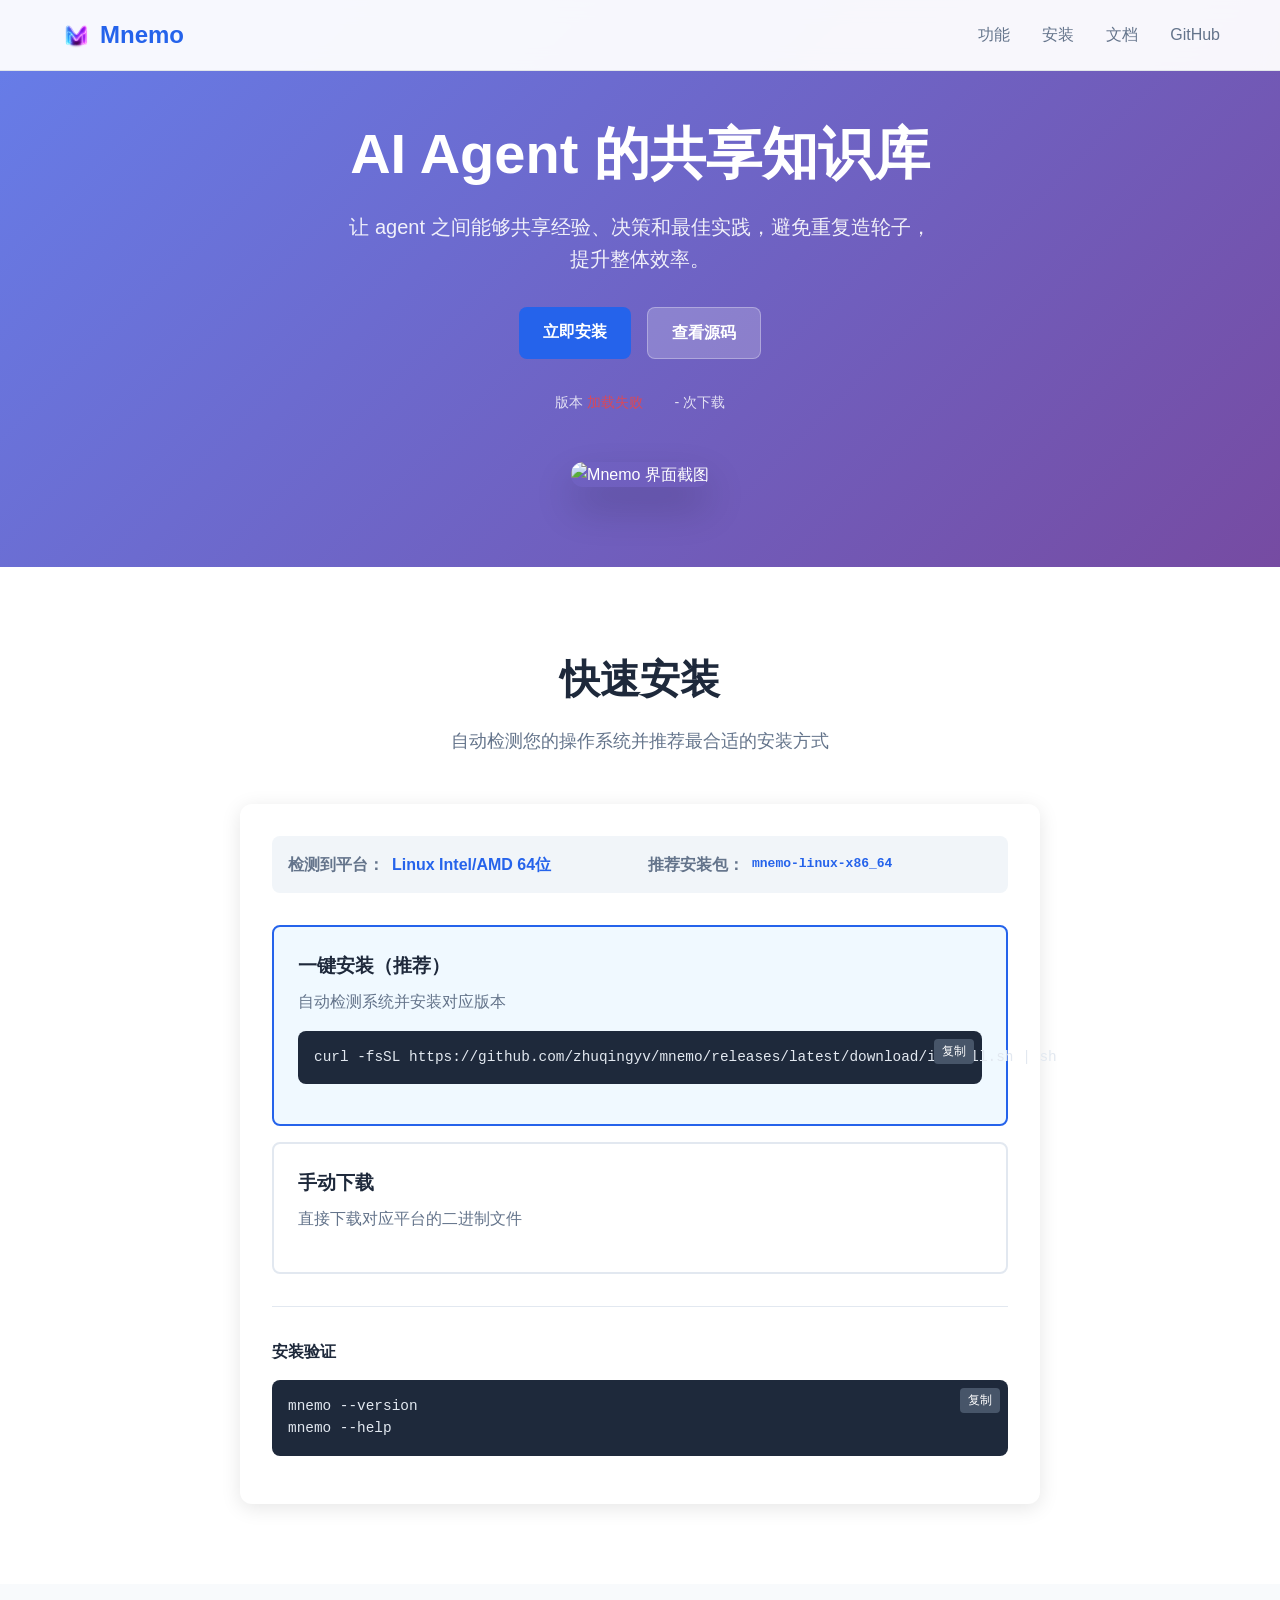
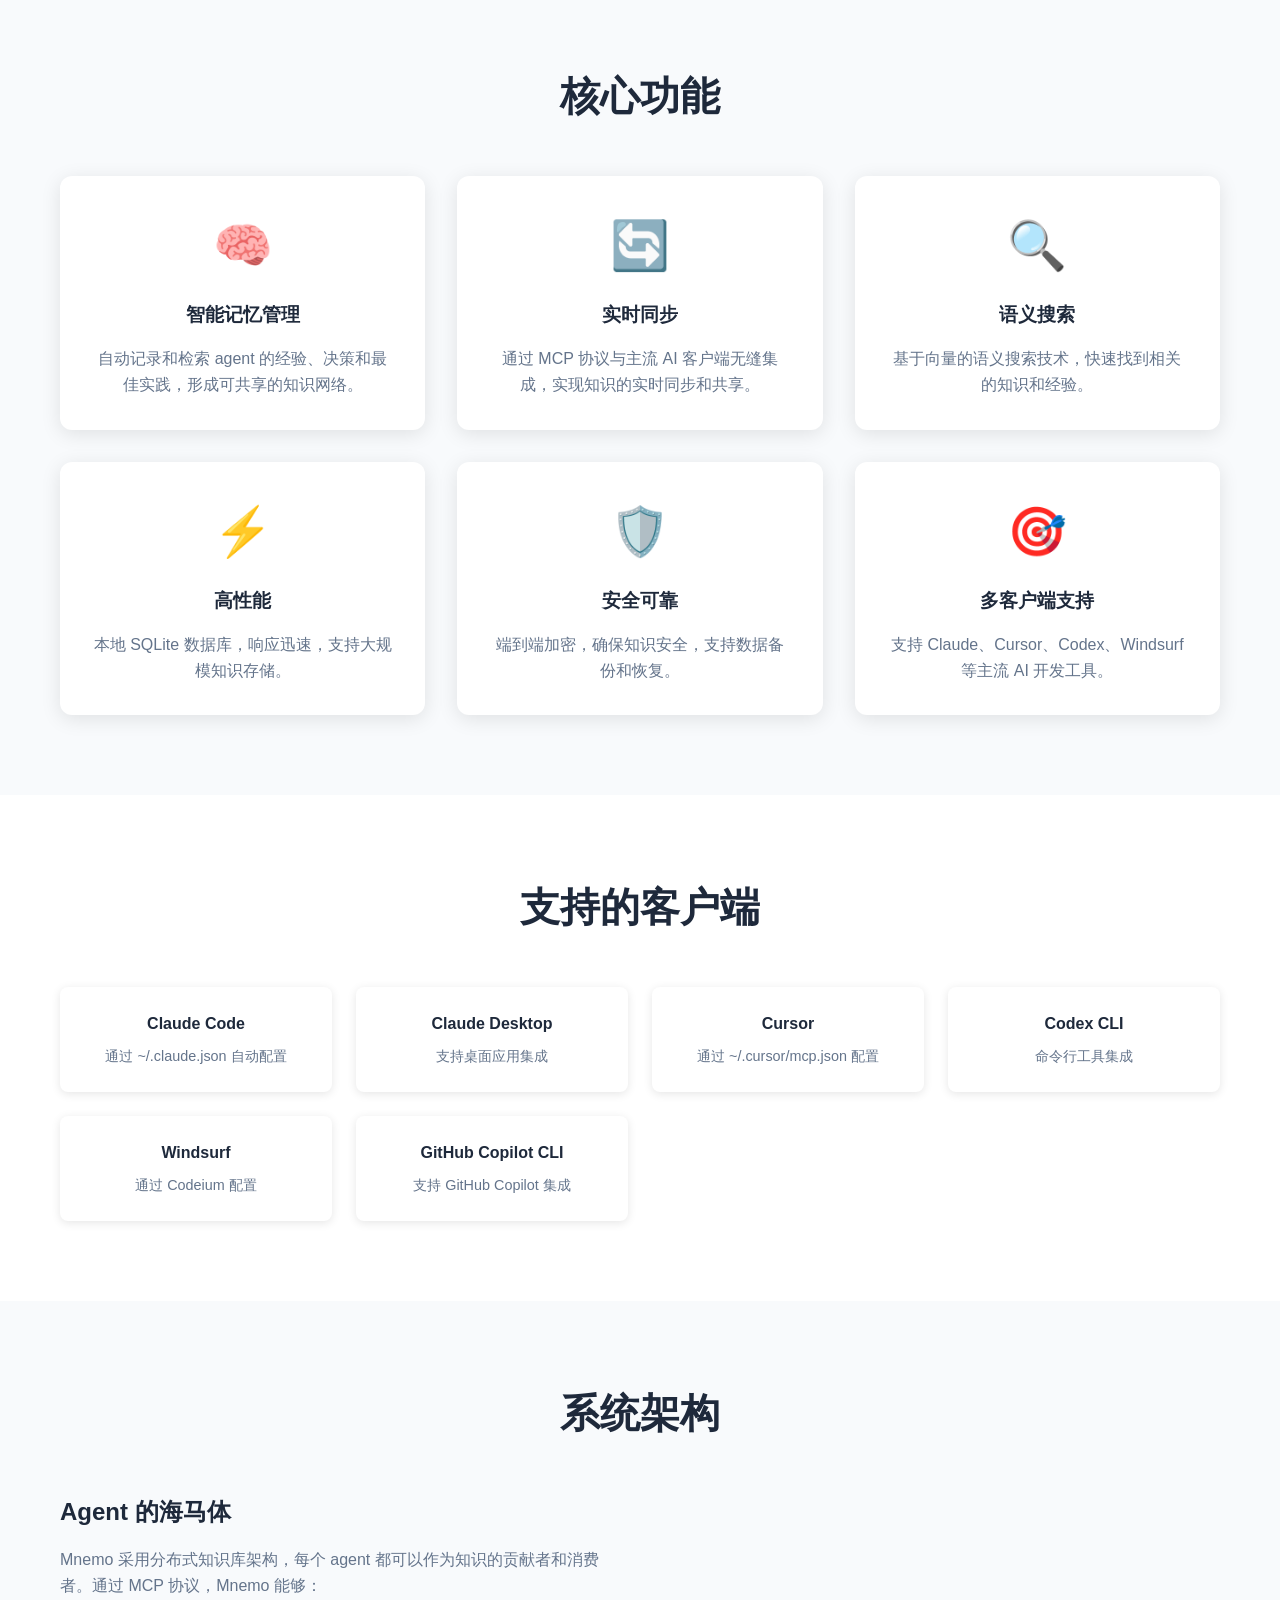
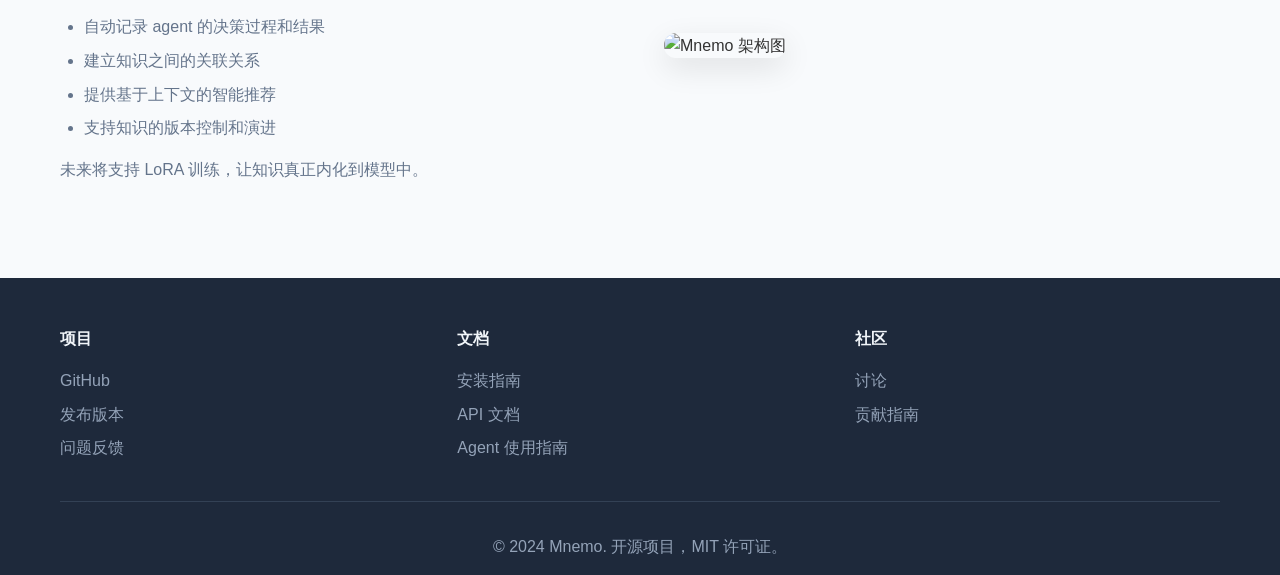
==== docs/website/index.html @ 4a357895 "chore: improve desktop release readiness" ====
<!DOCTYPE html>
<html lang="zh-CN">
<head>
    <meta charset="UTF-8">
    <meta name="viewport" content="width=device-width, initial-scale=1.0">
    <title>Mnemo - AI Agent 的共享知识库</title>
    <meta name="description" content="Mnemo 是为 AI Agent 设计的共享知识库，让 agent 之间能够共享经验、决策和最佳实践。">
    <meta name="keywords" content="AI, agent, knowledge base, memory, MCP, Claude, Cursor">
    <link rel="stylesheet" href="assets/css/style.css">
    <link rel="icon" type="image/png" sizes="32x32" href="assets/images/favicon-32.png">
    <link rel="icon" type="image/png" sizes="128x128" href="assets/images/logo-128.png">
    <link rel="icon" type="image/png" sizes="256x256" href="assets/images/logo-256.png">
</head>
<body>
    <!-- Header -->
    <header class="header">
        <nav class="nav">
            <div class="nav-container">
                <div class="nav-brand">
                    <img src="assets/images/logo-128.png" alt="Mnemo" class="nav-logo">
                    <h1 class="nav-title">Mnemo</h1>
                </div>
                <div class="nav-links">
                    <a href="#features" class="nav-link">功能</a>
                    <a href="#installation" class="nav-link">安装</a>
                    <a href="#docs" class="nav-link">文档</a>
                    <a href="https://github.com/zhuqingyv/mnemo" target="_blank" class="nav-link">GitHub</a>
                </div>
            </div>
        </nav>
    </header>

    <!-- Hero Section -->
    <section class="hero">
        <div class="container">
            <div class="hero-content">
                <h1 class="hero-title">AI Agent 的共享知识库</h1>
                <p class="hero-subtitle">让 agent 之间能够共享经验、决策和最佳实践，避免重复造轮子，提升整体效率。</p>
                <div class="hero-cta">
                    <button id="install-btn" class="btn btn-primary">立即安装</button>
                    <a href="https://github.com/zhuqingyv/mnemo" target="_blank" class="btn btn-secondary">查看源码</a>
                </div>
                <div class="hero-info">
                    <span class="version">版本 <span id="latest-version">加载中...</span></span>
                    <span class="downloads"><span id="total-downloads">-</span> 次下载</span>
                </div>
            </div>
                <img src="assets/images/demo-screenshot.png" alt="Mnemo 界面截图" class="hero-image">
            </div>
        </div>
    </section>

    <!-- Installation Section -->
    <section id="installation" class="section">
        <div class="container">
            <h2 class="section-title">快速安装</h2>
            <p class="section-subtitle">自动检测您的操作系统并推荐最合适的安装方式</p>

            <div class="installation-card">
                <div class="platform-info">
                    <div class="platform-detected">
                        <span class="platform-label">检测到平台：</span>
                        <span id="detected-platform" class="platform-name">检测中...</span>
                    </div>
                    <div class="recommended-package">
                        <span class="package-label">推荐安装包：</span>
                        <code id="recommended-package" class="package-name">检测中...</code>
                    </div>
                </div>

                <div class="installation-methods">
                    <div class="method-card active" id="one-click-install">
                        <h3>一键安装（推荐）</h3>
                        <p>自动检测系统并安装对应版本</p>
                        <div class="code-block">
                            <button class="copy-btn" data-copy="install-command">复制</button>
                            <pre><code id="install-command">检测中...</code></pre>
                        </div>
                    </div>

                    <div class="method-card" id="manual-install">
                        <h3>手动下载</h3>
                        <p>直接下载对应平台的二进制文件</p>
                        <div class="download-links">
                            <div id="download-list" class="download-list">
                                <!-- 动态生成下载链接 -->
                            </div>
                        </div>
                    </div>
                </div>

                <div class="verification-info">
                    <h4>安装验证</h4>
                    <div class="code-block">
                        <button class="copy-btn" data-copy="verification-commands">复制</button>
                        <pre><code id="verification-commands">mnemo --version
mnemo --help</code></pre>
                    </div>
                </div>
            </div>
        </div>
    </section>

    <!-- Features Section -->
    <section id="features" class="section section-alt">
        <div class="container">
            <h2 class="section-title">核心功能</h2>
            <div class="features-grid">
                <div class="feature-card">
                    <div class="feature-icon">🧠</div>
                    <h3>智能记忆管理</h3>
                    <p>自动记录和检索 agent 的经验、决策和最佳实践，形成可共享的知识网络。</p>
                </div>
                <div class="feature-card">
                    <div class="feature-icon">🔄</div>
                    <h3>实时同步</h3>
                    <p>通过 MCP 协议与主流 AI 客户端无缝集成，实现知识的实时同步和共享。</p>
                </div>
                <div class="feature-card">
                    <div class="feature-icon">🔍</div>
                    <h3>语义搜索</h3>
                    <p>基于向量的语义搜索技术，快速找到相关的知识和经验。</p>
                </div>
                <div class="feature-card">
                    <div class="feature-icon">⚡</div>
                    <h3>高性能</h3>
                    <p>本地 SQLite 数据库，响应迅速，支持大规模知识存储。</p>
                </div>
                <div class="feature-card">
                    <div class="feature-icon">🛡️</div>
                    <h3>安全可靠</h3>
                    <p>端到端加密，确保知识安全，支持数据备份和恢复。</p>
                </div>
                <div class="feature-card">
                    <div class="feature-icon">🎯</div>
                    <h3>多客户端支持</h3>
                    <p>支持 Claude、Cursor、Codex、Windsurf 等主流 AI 开发工具。</p>
                </div>
            </div>
        </div>
    </section>

    <!-- Supported Clients Section -->
    <section class="section">
        <div class="container">
            <h2 class="section-title">支持的客户端</h2>
            <div class="clients-grid">
                <div class="client-card">
                    <h4>Claude Code</h4>
                    <p>通过 ~/.claude.json 自动配置</p>
                </div>
                <div class="client-card">
                    <h4>Claude Desktop</h4>
                    <p>支持桌面应用集成</p>
                </div>
                <div class="client-card">
                    <h4>Cursor</h4>
                    <p>通过 ~/.cursor/mcp.json 配置</p>
                </div>
                <div class="client-card">
                    <h4>Codex CLI</h4>
                    <p>命令行工具集成</p>
                </div>
                <div class="client-card">
                    <h4>Windsurf</h4>
                    <p>通过 Codeium 配置</p>
                </div>
                <div class="client-card">
                    <h4>GitHub Copilot CLI</h4>
                    <p>支持 GitHub Copilot 集成</p>
                </div>
            </div>
        </div>
    </section>

    <!-- Architecture Section -->
    <section id="docs" class="section section-alt">
        <div class="container">
            <h2 class="section-title">系统架构</h2>
            <div class="architecture-content">
                <div class="architecture-text">
                    <h3>Agent 的海马体</h3>
                    <p>Mnemo 采用分布式知识库架构，每个 agent 都可以作为知识的贡献者和消费者。通过 MCP 协议，Mnemo 能够：</p>
                    <ul>
                        <li>自动记录 agent 的决策过程和结果</li>
                        <li>建立知识之间的关联关系</li>
                        <li>提供基于上下文的智能推荐</li>
                        <li>支持知识的版本控制和演进</li>
                    </ul>
                    <p>未来将支持 LoRA 训练，让知识真正内化到模型中。</p>
                </div>
                <div class="architecture-diagram">
                    <img src="assets/images/architecture-diagram.png" alt="Mnemo 架构图" class="diagram-image">
                </div>
            </div>
        </div>
    </section>

    <!-- Footer -->
    <footer class="footer">
        <div class="container">
            <div class="footer-content">
                <div class="footer-section">
                    <h4>项目</h4>
                    <ul>
                        <li><a href="https://github.com/zhuqingyv/mnemo" target="_blank">GitHub</a></li>
                        <li><a href="https://github.com/zhuqingyv/mnemo/releases" target="_blank">发布版本</a></li>
                        <li><a href="https://github.com/zhuqingyv/mnemo/issues" target="_blank">问题反馈</a></li>
                    </ul>
                </div>
                <div class="footer-section">
                    <h4>文档</h4>
                    <ul>
                        <li><a href="docs/installation.html">安装指南</a></li>
                        <li><a href="docs/api.html">API 文档</a></li>
                        <li><a href="https://github.com/zhuqingyv/mnemo/blob/main/AGENTS.md" target="_blank">Agent 使用指南</a></li>
                    </ul>
                </div>
                <div class="footer-section">
                    <h4>社区</h4>
                    <ul>
                        <li><a href="https://github.com/zhuqingyv/mnemo/discussions" target="_blank">讨论</a></li>
                        <li><a href="https://github.com/zhuqingyv/mnemo/blob/main/CONTRIBUTING.md" target="_blank">贡献指南</a></li>
                    </ul>
                </div>
            </div>
            <div class="footer-bottom">
                <p>&copy; 2024 Mnemo. 开源项目，MIT 许可证。</p>
            </div>
        </div>
    </footer>

    <script src="assets/js/main.js"></script>
</body>
</html>
---- docs/website/assets/css/style.css ----
/* Reset and base styles */
* {
    margin: 0;
    padding: 0;
    box-sizing: border-box;
}

body {
    font-family: -apple-system, BlinkMacSystemFont, 'Segoe UI', Roboto, sans-serif;
    line-height: 1.6;
    color: #333;
    background-color: #fff;
}

.container {
    max-width: 1200px;
    margin: 0 auto;
    padding: 0 20px;
}

/* Header */
.header {
    position: fixed;
    top: 0;
    left: 0;
    right: 0;
    background: rgba(255, 255, 255, 0.95);
    backdrop-filter: blur(10px);
    border-bottom: 1px solid #e1e5e9;
    z-index: 1000;
}

.nav {
    padding: 1rem 0;
}

.nav-container {
    max-width: 1200px;
    margin: 0 auto;
    padding: 0 20px;
    display: flex;
    justify-content: space-between;
    align-items: center;
}

.nav-brand {
    display: flex;
    align-items: center;
    gap: 0.5rem;
}

.nav-logo {
    width: 32px;
    height: 32px;
}

.nav-title {
    font-size: 1.5rem;
    font-weight: 700;
    color: #2563eb;
}

.nav-links {
    display: flex;
    gap: 2rem;
}

.nav-link {
    color: #64748b;
    text-decoration: none;
    font-weight: 500;
    transition: color 0.2s;
}

.nav-link:hover {
    color: #2563eb;
}

/* Hero Section */
.hero {
    background: linear-gradient(135deg, #667eea 0%, #764ba2 100%);
    color: white;
    padding: 120px 0 80px;
    text-align: center;
}

.hero-content {
    margin-bottom: 3rem;
}

.hero-title {
    font-size: 3.5rem;
    font-weight: 800;
    margin-bottom: 1.5rem;
    line-height: 1.2;
}

.hero-subtitle {
    font-size: 1.25rem;
    margin-bottom: 2rem;
    opacity: 0.9;
    max-width: 600px;
    margin-left: auto;
    margin-right: auto;
}

.hero-cta {
    display: flex;
    gap: 1rem;
    justify-content: center;
    margin-bottom: 2rem;
}

.hero-info {
    display: flex;
    gap: 2rem;
    justify-content: center;
    font-size: 0.9rem;
    opacity: 0.8;
}

.hero-image {
    max-width: 100%;
    height: auto;
    border-radius: 12px;
    box-shadow: 0 20px 40px rgba(0, 0, 0, 0.2);
}

/* Buttons */
.btn {
    display: inline-block;
    padding: 12px 24px;
    border-radius: 8px;
    text-decoration: none;
    font-weight: 600;
    transition: all 0.2s;
    border: none;
    cursor: pointer;
    font-size: 1rem;
}

.btn-primary {
    background: #2563eb;
    color: white;
}

.btn-primary:hover {
    background: #1d4ed8;
    transform: translateY(-2px);
    box-shadow: 0 10px 20px rgba(37, 99, 235, 0.3);
}

.btn-secondary {
    background: rgba(255, 255, 255, 0.2);
    color: white;
    border: 1px solid rgba(255, 255, 255, 0.3);
}

.btn-secondary:hover {
    background: rgba(255, 255, 255, 0.3);
    transform: translateY(-2px);
}

/* Section styles */
.section {
    padding: 80px 0;
}

.section-alt {
    background: #f8fafc;
}

.section-title {
    font-size: 2.5rem;
    font-weight: 700;
    text-align: center;
    margin-bottom: 1rem;
    color: #1e293b;
}

.section-subtitle {
    text-align: center;
    color: #64748b;
    margin-bottom: 3rem;
    font-size: 1.1rem;
}

/* Installation Section */
.installation-card {
    background: white;
    border-radius: 12px;
    padding: 2rem;
    box-shadow: 0 4px 20px rgba(0, 0, 0, 0.1);
    max-width: 800px;
    margin: 0 auto;
}

.platform-info {
    display: grid;
    grid-template-columns: 1fr 1fr;
    gap: 1rem;
    margin-bottom: 2rem;
    padding: 1rem;
    background: #f1f5f9;
    border-radius: 8px;
}

.platform-detected,
.recommended-package {
    display: flex;
    align-items: center;
    gap: 0.5rem;
}

.platform-label,
.package-label {
    font-weight: 600;
    color: #64748b;
}

.platform-name,
.package-name {
    font-weight: 700;
    color: #2563eb;
}

.installation-methods {
    margin-bottom: 2rem;
}

.method-card {
    border: 2px solid #e2e8f0;
    border-radius: 8px;
    padding: 1.5rem;
    margin-bottom: 1rem;
    cursor: pointer;
    transition: all 0.2s;
}

.method-card:hover {
    border-color: #2563eb;
    transform: translateY(-2px);
}

.method-card.active {
    border-color: #2563eb;
    background: #f0f9ff;
}

.method-card h3 {
    color: #1e293b;
    margin-bottom: 0.5rem;
}

.method-card p {
    color: #64748b;
    margin-bottom: 1rem;
}

.code-block {
    position: relative;
    background: #1e293b;
    border-radius: 8px;
    padding: 1rem;
    margin: 1rem 0;
}

.copy-btn {
    position: absolute;
    top: 0.5rem;
    right: 0.5rem;
    background: #475569;
    color: white;
    border: none;
    padding: 0.25rem 0.5rem;
    border-radius: 4px;
    font-size: 0.75rem;
    cursor: pointer;
    transition: background 0.2s;
}

.copy-btn:hover {
    background: #64748b;
}

.code-block pre {
    margin: 0;
    color: #e2e8f0;
    font-family: 'Monaco', 'Menlo', 'Ubuntu Mono', monospace;
    font-size: 0.9rem;
    line-height: 1.5;
}

.download-links {
    margin-top: 1rem;
}

.download-list {
    display: grid;
    gap: 0.5rem;
}

.download-link {
    display: flex;
    align-items: center;
    justify-content: space-between;
    padding: 0.75rem;
    background: #f8fafc;
    border-radius: 6px;
    text-decoration: none;
    color: #1e293b;
    transition: background 0.2s;
}

.download-link:hover {
    background: #e2e8f0;
}

.download-platform {
    font-weight: 600;
}

.download-size {
    font-size: 0.8rem;
    color: #64748b;
}

.verification-info {
    padding-top: 2rem;
    border-top: 1px solid #e2e8f0;
}

.verification-info h4 {
    color: #1e293b;
    margin-bottom: 1rem;
}

/* Features Grid */
.features-grid {
    display: grid;
    grid-template-columns: repeat(auto-fit, minmax(300px, 1fr));
    gap: 2rem;
    margin-top: 3rem;
}

.feature-card {
    background: white;
    padding: 2rem;
    border-radius: 12px;
    text-align: center;
    box-shadow: 0 4px 20px rgba(0, 0, 0, 0.1);
    transition: transform 0.2s;
}

.feature-card:hover {
    transform: translateY(-4px);
}

.feature-icon {
    font-size: 3rem;
    margin-bottom: 1rem;
}

.feature-card h3 {
    color: #1e293b;
    margin-bottom: 1rem;
}

.feature-card p {
    color: #64748b;
}

/* Clients Grid */
.clients-grid {
    display: grid;
    grid-template-columns: repeat(auto-fit, minmax(250px, 1fr));
    gap: 1.5rem;
    margin-top: 3rem;
}

.client-card {
    background: white;
    padding: 1.5rem;
    border-radius: 8px;
    text-align: center;
    box-shadow: 0 2px 10px rgba(0, 0, 0, 0.1);
}

.client-card h4 {
    color: #1e293b;
    margin-bottom: 0.5rem;
}

.client-card p {
    color: #64748b;
    font-size: 0.9rem;
}

/* Architecture */
.architecture-content {
    display: grid;
    grid-template-columns: 1fr 1fr;
    gap: 3rem;
    align-items: center;
    margin-top: 3rem;
}

.architecture-text h3 {
    color: #1e293b;
    margin-bottom: 1rem;
    font-size: 1.5rem;
}

.architecture-text p {
    color: #64748b;
    margin-bottom: 1rem;
}

.architecture-text ul {
    color: #64748b;
    margin: 1rem 0;
    padding-left: 1.5rem;
}

.architecture-text li {
    margin-bottom: 0.5rem;
}

.diagram-image {
    max-width: 100%;
    height: auto;
    border-radius: 12px;
    box-shadow: 0 10px 30px rgba(0, 0, 0, 0.1);
}

/* Footer */
.footer {
    background: #1e293b;
    color: white;
    padding: 3rem 0 1rem;
}

.footer-content {
    display: grid;
    grid-template-columns: repeat(auto-fit, minmax(250px, 1fr));
    gap: 2rem;
    margin-bottom: 2rem;
}

.footer-section h4 {
    margin-bottom: 1rem;
    color: #f1f5f9;
}

.footer-section ul {
    list-style: none;
}

.footer-section ul li {
    margin-bottom: 0.5rem;
}

.footer-section a {
    color: #94a3b8;
    text-decoration: none;
    transition: color 0.2s;
}

.footer-section a:hover {
    color: #f1f5f9;
}

.footer-bottom {
    text-align: center;
    padding-top: 2rem;
    border-top: 1px solid #334155;
    color: #94a3b8;
}

/* Responsive design */
@media (max-width: 768px) {
    .nav-links {
        display: none;
    }

    .hero-title {
        font-size: 2.5rem;
    }

    .hero-cta {
        flex-direction: column;
        align-items: center;
    }

    .platform-info {
        grid-template-columns: 1fr;
    }

    .features-grid {
        grid-template-columns: 1fr;
    }

    .clients-grid {
        grid-template-columns: 1fr;
    }

    .architecture-content {
        grid-template-columns: 1fr;
    }

    .footer-content {
        grid-template-columns: 1fr;
    }
}

/* Loading states */
.loading {
    opacity: 0.6;
    pointer-events: none;
}

/* Animations */
@keyframes fadeIn {
    from {
        opacity: 0;
        transform: translateY(20px);
    }
    to {
        opacity: 1;
        transform: translateY(0);
    }
}

.fade-in {
    animation: fadeIn 0.6s ease-out;
}
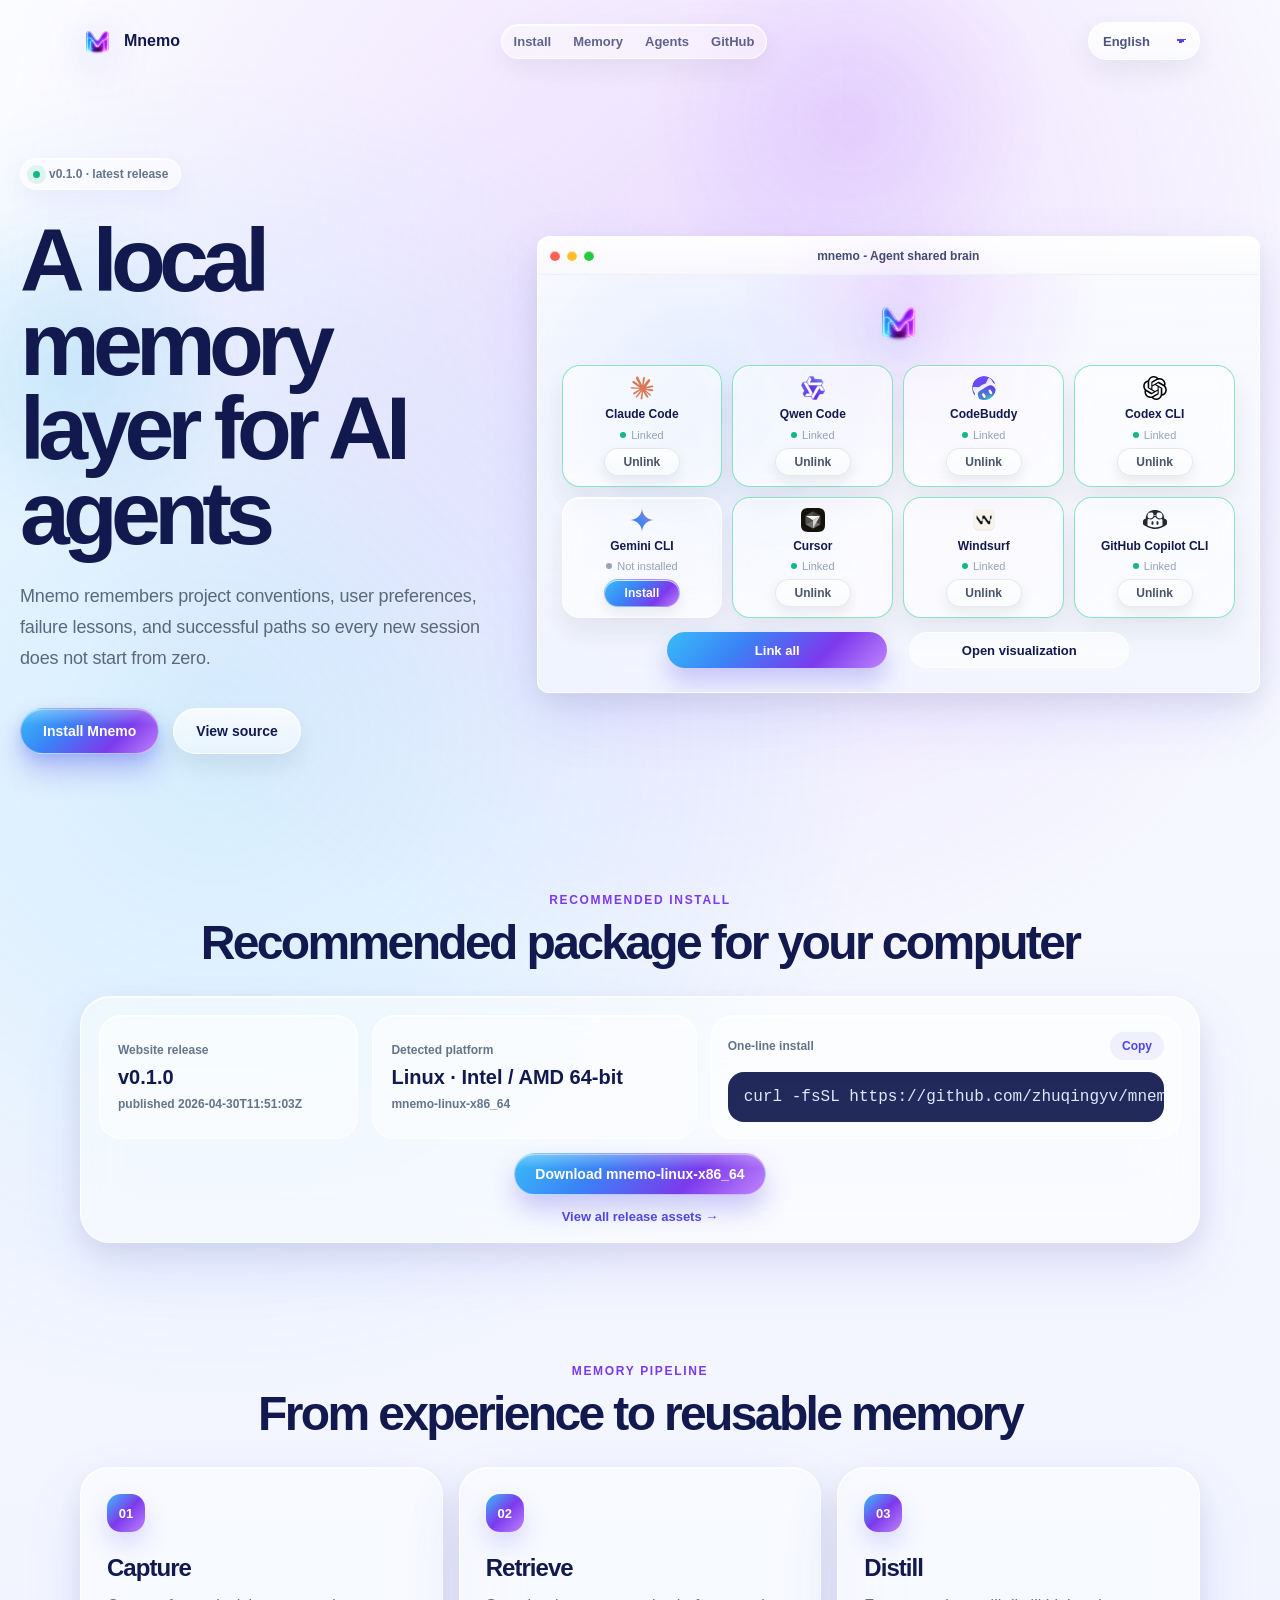
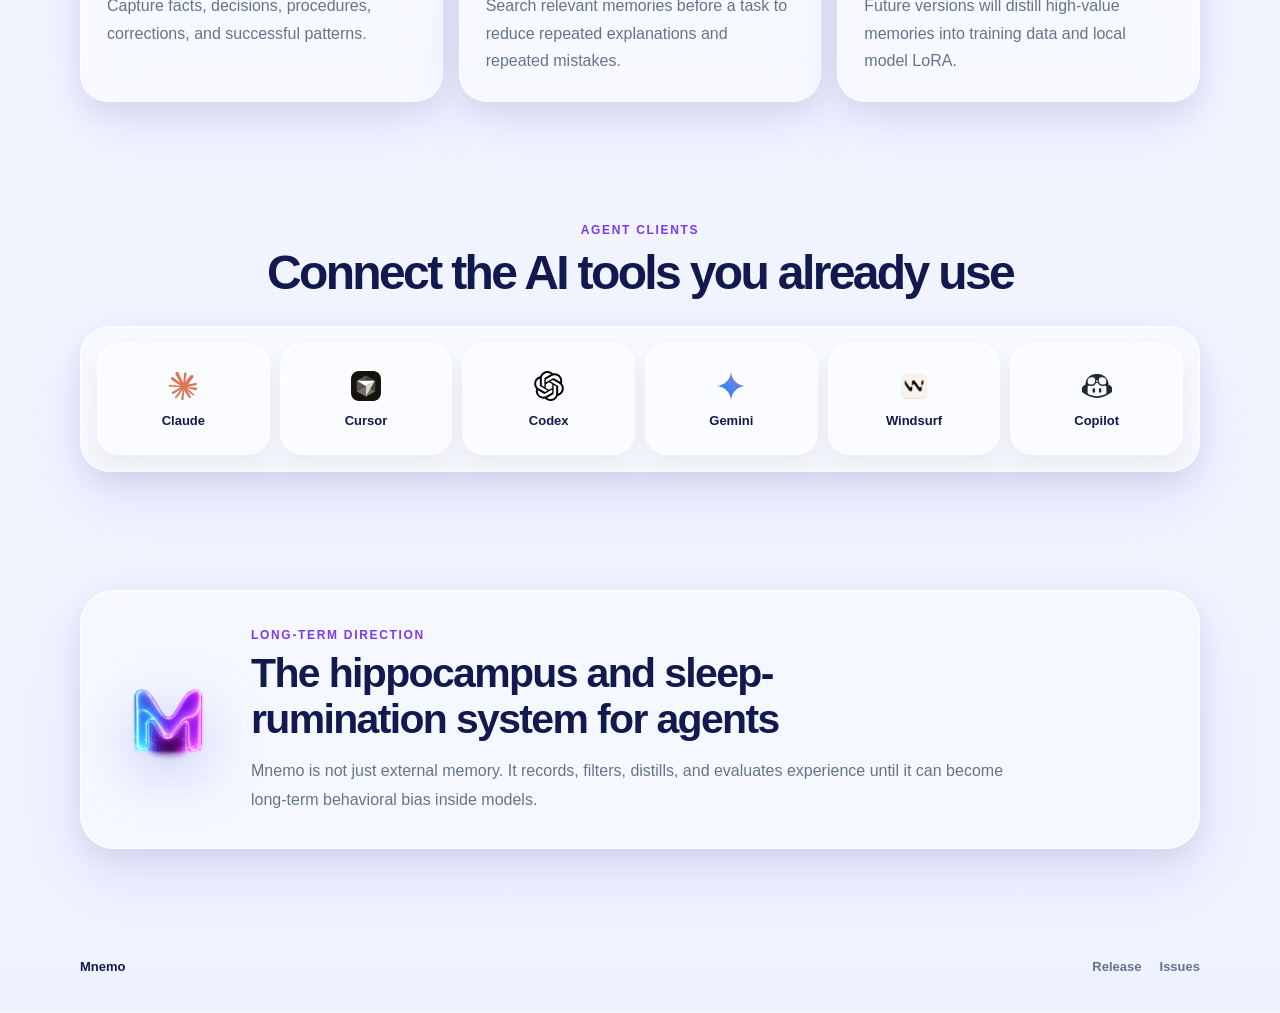
==== commit 19bd5785: "Add multilingual website and desktop homepage" ====
--- a/docs/website/index.html
+++ b/docs/website/index.html
@@ -1,235 +1,209 @@
-<!DOCTYPE html>
+<!doctype html>
 <html lang="zh-CN">
-<head>
-    <meta charset="UTF-8">
-    <meta name="viewport" content="width=device-width, initial-scale=1.0">
-    <title>Mnemo - AI Agent 的共享知识库</title>
-    <meta name="description" content="Mnemo 是为 AI Agent 设计的共享知识库，让 agent 之间能够共享经验、决策和最佳实践。">
-    <meta name="keywords" content="AI, agent, knowledge base, memory, MCP, Claude, Cursor">
-    <link rel="stylesheet" href="assets/css/style.css">
-    <link rel="icon" type="image/png" sizes="32x32" href="assets/images/favicon-32.png">
-    <link rel="icon" type="image/png" sizes="128x128" href="assets/images/logo-128.png">
-    <link rel="icon" type="image/png" sizes="256x256" href="assets/images/logo-256.png">
-</head>
-<body>
-    <!-- Header -->
-    <header class="header">
-        <nav class="nav">
-            <div class="nav-container">
-                <div class="nav-brand">
-                    <img src="assets/images/logo-128.png" alt="Mnemo" class="nav-logo">
-                    <h1 class="nav-title">Mnemo</h1>
-                </div>
-                <div class="nav-links">
-                    <a href="#features" class="nav-link">功能</a>
-                    <a href="#installation" class="nav-link">安装</a>
-                    <a href="#docs" class="nav-link">文档</a>
-                    <a href="https://github.com/zhuqingyv/mnemo" target="_blank" class="nav-link">GitHub</a>
-                </div>
-            </div>
-        </nav>
+  <head>
+    <meta charset="UTF-8" />
+    <meta name="viewport" content="width=device-width, initial-scale=1.0" />
+    <title>Mnemo - Agent Memory Layer</title>
+    <meta name="description" content="Mnemo 是给 AI Agent 的本地记忆层，让 Agent 记住经验、决策和偏好。" />
+    <link rel="icon" href="assets/images/favicon-32.png" />
+    <link rel="stylesheet" href="assets/css/style.css" />
+  </head>
+  <body>
+    <div class="ambient ambient-one"></div>
+    <div class="ambient ambient-two"></div>
+    <div class="grain"></div>
+
+    <header class="site-header">
+      <a class="brand" href="./" aria-label="Mnemo home">
+        <img src="assets/images/mnemo-logo.png" alt="Mnemo" />
+        <span>Mnemo</span>
+      </a>
+      <nav class="nav">
+        <a href="#install" data-i18n="navInstall">Install</a>
+        <a href="#memory" data-i18n="navMemory">Memory</a>
+        <a href="#agents" data-i18n="navAgents">Agents</a>
+        <a href="https://github.com/zhuqingyv/mnemo" target="_blank" rel="noreferrer">GitHub</a>
+      </nav>
+      <select id="language-select" class="language-select" aria-label="Language">
+        <option value="zh-CN">简中</option>
+        <option value="en">English</option>
+        <option value="zh-TW">繁中</option>
+      </select>
     </header>
 
-    <!-- Hero Section -->
-    <section class="hero">
-        <div class="container">
-            <div class="hero-content">
-                <h1 class="hero-title">AI Agent 的共享知识库</h1>
-                <p class="hero-subtitle">让 agent 之间能够共享经验、决策和最佳实践，避免重复造轮子，提升整体效率。</p>
-                <div class="hero-cta">
-                    <button id="install-btn" class="btn btn-primary">立即安装</button>
-                    <a href="https://github.com/zhuqingyv/mnemo" target="_blank" class="btn btn-secondary">查看源码</a>
-                </div>
-                <div class="hero-info">
-                    <span class="version">版本 <span id="latest-version">加载中...</span></span>
-                    <span class="downloads"><span id="total-downloads">-</span> 次下载</span>
-                </div>
-            </div>
-                <img src="assets/images/demo-screenshot.png" alt="Mnemo 界面截图" class="hero-image">
-            </div>
-        </div>
-    </section>
-
-    <!-- Installation Section -->
-    <section id="installation" class="section">
-        <div class="container">
-            <h2 class="section-title">快速安装</h2>
-            <p class="section-subtitle">自动检测您的操作系统并推荐最合适的安装方式</p>
-
-            <div class="installation-card">
-                <div class="platform-info">
-                    <div class="platform-detected">
-                        <span class="platform-label">检测到平台：</span>
-                        <span id="detected-platform" class="platform-name">检测中...</span>
-                    </div>
-                    <div class="recommended-package">
-                        <span class="package-label">推荐安装包：</span>
-                        <code id="recommended-package" class="package-name">检测中...</code>
-                    </div>
-                </div>
-
-                <div class="installation-methods">
-                    <div class="method-card active" id="one-click-install">
-                        <h3>一键安装（推荐）</h3>
-                        <p>自动检测系统并安装对应版本</p>
-                        <div class="code-block">
-                            <button class="copy-btn" data-copy="install-command">复制</button>
-                            <pre><code id="install-command">检测中...</code></pre>
-                        </div>
-                    </div>
-
-                    <div class="method-card" id="manual-install">
-                        <h3>手动下载</h3>
-                        <p>直接下载对应平台的二进制文件</p>
-                        <div class="download-links">
-                            <div id="download-list" class="download-list">
-                                <!-- 动态生成下载链接 -->
-                            </div>
-                        </div>
-                    </div>
-                </div>
-
-                <div class="verification-info">
-                    <h4>安装验证</h4>
-                    <div class="code-block">
-                        <button class="copy-btn" data-copy="verification-commands">复制</button>
-                        <pre><code id="verification-commands">mnemo --version
-mnemo --help</code></pre>
-                    </div>
-                </div>
-            </div>
-        </div>
-    </section>
-
-    <!-- Features Section -->
-    <section id="features" class="section section-alt">
-        <div class="container">
-            <h2 class="section-title">核心功能</h2>
-            <div class="features-grid">
-                <div class="feature-card">
-                    <div class="feature-icon">🧠</div>
-                    <h3>智能记忆管理</h3>
-                    <p>自动记录和检索 agent 的经验、决策和最佳实践，形成可共享的知识网络。</p>
-                </div>
-                <div class="feature-card">
-                    <div class="feature-icon">🔄</div>
-                    <h3>实时同步</h3>
-                    <p>通过 MCP 协议与主流 AI 客户端无缝集成，实现知识的实时同步和共享。</p>
-                </div>
-                <div class="feature-card">
-                    <div class="feature-icon">🔍</div>
-                    <h3>语义搜索</h3>
-                    <p>基于向量的语义搜索技术，快速找到相关的知识和经验。</p>
-                </div>
-                <div class="feature-card">
-                    <div class="feature-icon">⚡</div>
-                    <h3>高性能</h3>
-                    <p>本地 SQLite 数据库，响应迅速，支持大规模知识存储。</p>
-                </div>
-                <div class="feature-card">
-                    <div class="feature-icon">🛡️</div>
-                    <h3>安全可靠</h3>
-                    <p>端到端加密，确保知识安全，支持数据备份和恢复。</p>
-                </div>
-                <div class="feature-card">
-                    <div class="feature-icon">🎯</div>
-                    <h3>多客户端支持</h3>
-                    <p>支持 Claude、Cursor、Codex、Windsurf 等主流 AI 开发工具。</p>
-                </div>
-            </div>
-        </div>
-    </section>
-
-    <!-- Supported Clients Section -->
-    <section class="section">
-        <div class="container">
-            <h2 class="section-title">支持的客户端</h2>
-            <div class="clients-grid">
-                <div class="client-card">
-                    <h4>Claude Code</h4>
-                    <p>通过 ~/.claude.json 自动配置</p>
-                </div>
-                <div class="client-card">
-                    <h4>Claude Desktop</h4>
-                    <p>支持桌面应用集成</p>
-                </div>
-                <div class="client-card">
-                    <h4>Cursor</h4>
-                    <p>通过 ~/.cursor/mcp.json 配置</p>
-                </div>
-                <div class="client-card">
-                    <h4>Codex CLI</h4>
-                    <p>命令行工具集成</p>
-                </div>
-                <div class="client-card">
-                    <h4>Windsurf</h4>
-                    <p>通过 Codeium 配置</p>
-                </div>
-                <div class="client-card">
-                    <h4>GitHub Copilot CLI</h4>
-                    <p>支持 GitHub Copilot 集成</p>
-                </div>
-            </div>
-        </div>
-    </section>
-
-    <!-- Architecture Section -->
-    <section id="docs" class="section section-alt">
-        <div class="container">
-            <h2 class="section-title">系统架构</h2>
-            <div class="architecture-content">
-                <div class="architecture-text">
-                    <h3>Agent 的海马体</h3>
-                    <p>Mnemo 采用分布式知识库架构，每个 agent 都可以作为知识的贡献者和消费者。通过 MCP 协议，Mnemo 能够：</p>
-                    <ul>
-                        <li>自动记录 agent 的决策过程和结果</li>
-                        <li>建立知识之间的关联关系</li>
-                        <li>提供基于上下文的智能推荐</li>
-                        <li>支持知识的版本控制和演进</li>
-                    </ul>
-                    <p>未来将支持 LoRA 训练，让知识真正内化到模型中。</p>
-                </div>
-                <div class="architecture-diagram">
-                    <img src="assets/images/architecture-diagram.png" alt="Mnemo 架构图" class="diagram-image">
-                </div>
-            </div>
-        </div>
-    </section>
-
-    <!-- Footer -->
+    <main>
+      <section class="hero">
+        <div class="hero-copy">
+          <div class="release-pill">
+            <span></span>
+            <strong id="release-label">Latest release</strong>
+          </div>
+          <h1 data-i18n="heroTitle">给 AI Agent 的本地记忆层</h1>
+          <p data-i18n="heroDescription">
+            Mnemo 记录 agent 的项目约定、用户偏好、失败教训和成功路径。让下一次协作不再从零开始。
+          </p>
+          <div class="hero-actions">
+            <a class="btn btn-primary" href="#install" data-i18n="installMnemo">安装 Mnemo</a>
+            <a class="btn btn-secondary" href="https://github.com/zhuqingyv/mnemo" target="_blank" rel="noreferrer" data-i18n="viewSource">查看源码</a>
+          </div>
+        </div>
+
+        <div class="product-preview" aria-label="Mnemo desktop client preview">
+          <div class="mac-titlebar">
+            <div class="traffic-lights">
+              <span></span>
+              <span></span>
+              <span></span>
+            </div>
+            <strong data-i18n="windowTitle">mnemo - Agent 共享大脑</strong>
+          </div>
+          <div class="client-surface">
+            <img class="preview-logo" src="assets/images/mnemo-logo.png" alt="Mnemo" />
+            <div class="agent-grid">
+              <article class="agent-card linked">
+              <img src="assets/images/agents/claude.svg" alt="Claude" />
+              <strong>Claude Code</strong>
+              <span><i></i><span data-i18n="linked">已链接</span></span>
+              <button data-i18n="unlink">断开</button>
+              </article>
+              <article class="agent-card linked">
+                <img src="assets/images/agents/qwen.svg" alt="Qwen Code" />
+                <strong>Qwen Code</strong>
+                <span><i></i>已链接</span>
+                <button>断开</button>
+              </article>
+              <article class="agent-card linked">
+                <img src="assets/images/agents/codebuddy.svg" alt="CodeBuddy" />
+                <strong>CodeBuddy</strong>
+                <span><i></i>已链接</span>
+                <button>断开</button>
+              </article>
+              <article class="agent-card linked">
+                <img src="assets/images/agents/codex.svg" alt="Codex CLI" />
+                <strong>Codex CLI</strong>
+                <span><i></i>已链接</span>
+                <button>断开</button>
+              </article>
+              <article class="agent-card">
+                <img src="assets/images/agents/gemini.svg" alt="Gemini CLI" />
+                <strong>Gemini CLI</strong>
+                <span><i></i><span data-i18n="notInstalled">未安装</span></span>
+                <button class="button-install" data-i18n="openInstall">前往安装</button>
+              </article>
+              <article class="agent-card linked">
+                <img src="assets/images/agents/cursor.svg" alt="Cursor" />
+                <strong>Cursor</strong>
+                <span><i></i>已链接</span>
+                <button>断开</button>
+              </article>
+              <article class="agent-card linked">
+                <img src="assets/images/agents/windsurf.png" alt="Windsurf" />
+                <strong>Windsurf</strong>
+                <span><i></i>已链接</span>
+                <button>断开</button>
+              </article>
+              <article class="agent-card linked">
+                <img src="assets/images/agents/copilot.svg" alt="GitHub Copilot CLI" />
+                <strong>GitHub Copilot CLI</strong>
+                <span><i></i>已链接</span>
+                <button>断开</button>
+              </article>
+            </div>
+            <div class="preview-actions">
+              <button data-i18n="linkAll">全部链接</button>
+              <button data-i18n="openViz">打开可视化页面</button>
+            </div>
+          </div>
+        </div>
+      </section>
+
+      <section id="install" class="install-section">
+        <div class="section-title">
+          <span data-i18n="recommendedInstall">Recommended install</span>
+          <h2 data-i18n="installTitle">根据你的电脑推荐安装包</h2>
+        </div>
+        <div class="install-panel">
+          <div class="version-box">
+            <span data-i18n="websiteRelease">Website release</span>
+            <strong id="website-version" data-i18n="detecting">检测中...</strong>
+            <small id="website-generated" data-i18n="waitingCi">等待 CI 生成</small>
+          </div>
+          <div class="detected-box">
+            <span data-i18n="detectedPlatform">Detected platform</span>
+            <strong id="detected-platform" data-i18n="detecting">检测中...</strong>
+            <small id="recommended-package" data-i18n="detecting">检测中...</small>
+          </div>
+          <div class="command-box">
+            <div class="command-topline">
+              <span data-i18n="oneLineInstall">One-line install</span>
+              <button id="copy-install" type="button" data-i18n="copy">复制</button>
+            </div>
+            <pre><code id="install-command">检测中...</code></pre>
+          </div>
+          <a id="direct-download" class="download-button" href="https://github.com/zhuqingyv/mnemo/releases/latest" target="_blank" rel="noreferrer" data-i18n="directDownload">直接下载安装包</a>
+          <a class="all-assets" href="https://github.com/zhuqingyv/mnemo/releases/latest" target="_blank" rel="noreferrer" data-i18n="viewAllAssets">查看所有安装包 →</a>
+        </div>
+      </section>
+
+      <section id="memory" class="memory-section">
+        <div class="section-title">
+          <span data-i18n="memoryPipeline">Memory pipeline</span>
+          <h2 data-i18n="memoryTitle">从经历，到可复用记忆</h2>
+        </div>
+        <div class="memory-grid">
+          <article>
+            <span>01</span>
+            <h3>Capture</h3>
+            <p data-i18n="captureText">记录事实、决策、过程、纠错和成功经验。</p>
+          </article>
+          <article>
+            <span>02</span>
+            <h3>Retrieve</h3>
+            <p data-i18n="retrieveText">任务开始前搜索相关记忆，减少重复解释和重复踩坑。</p>
+          </article>
+          <article>
+            <span>03</span>
+            <h3>Distill</h3>
+            <p data-i18n="distillText">未来将高价值记忆蒸馏为训练数据，并进入本地模型 LoRA。</p>
+          </article>
+        </div>
+      </section>
+
+      <section id="agents" class="agents-section">
+        <div class="section-title">
+          <span data-i18n="agentClients">Agent clients</span>
+          <h2 data-i18n="agentsTitle">链接你已经在用的 AI 工具</h2>
+        </div>
+        <div class="agent-strip">
+          <div><img src="assets/images/agents/claude.svg" alt="Claude" /><span>Claude</span></div>
+          <div><img src="assets/images/agents/cursor.svg" alt="Cursor" /><span>Cursor</span></div>
+          <div><img src="assets/images/agents/codex.svg" alt="Codex" /><span>Codex</span></div>
+          <div><img src="assets/images/agents/gemini.svg" alt="Gemini" /><span>Gemini</span></div>
+          <div><img src="assets/images/agents/windsurf.png" alt="Windsurf" /><span>Windsurf</span></div>
+          <div><img src="assets/images/agents/copilot.svg" alt="Copilot" /><span>Copilot</span></div>
+        </div>
+      </section>
+
+      <section class="vision-section">
+        <div class="vision-card">
+          <img src="assets/images/mnemo-logo.png" alt="Mnemo" />
+          <div>
+            <span data-i18n="longTermDirection">Long-term direction</span>
+            <h2 data-i18n="visionTitle">Agent 的海马体 + 睡眠反刍系统</h2>
+            <p data-i18n="visionText">Mnemo 的目标不是外挂记忆，而是让经验经过记录、筛选、蒸馏和评估，最终成为模型可内化的长期行为偏置。</p>
+          </div>
+        </div>
+      </section>
+    </main>
+
     <footer class="footer">
-        <div class="container">
-            <div class="footer-content">
-                <div class="footer-section">
-                    <h4>项目</h4>
-                    <ul>
-                        <li><a href="https://github.com/zhuqingyv/mnemo" target="_blank">GitHub</a></li>
-                        <li><a href="https://github.com/zhuqingyv/mnemo/releases" target="_blank">发布版本</a></li>
-                        <li><a href="https://github.com/zhuqingyv/mnemo/issues" target="_blank">问题反馈</a></li>
-                    </ul>
-                </div>
-                <div class="footer-section">
-                    <h4>文档</h4>
-                    <ul>
-                        <li><a href="docs/installation.html">安装指南</a></li>
-                        <li><a href="docs/api.html">API 文档</a></li>
-                        <li><a href="https://github.com/zhuqingyv/mnemo/blob/main/AGENTS.md" target="_blank">Agent 使用指南</a></li>
-                    </ul>
-                </div>
-                <div class="footer-section">
-                    <h4>社区</h4>
-                    <ul>
-                        <li><a href="https://github.com/zhuqingyv/mnemo/discussions" target="_blank">讨论</a></li>
-                        <li><a href="https://github.com/zhuqingyv/mnemo/blob/main/CONTRIBUTING.md" target="_blank">贡献指南</a></li>
-                    </ul>
-                </div>
-            </div>
-            <div class="footer-bottom">
-                <p>&copy; 2024 Mnemo. 开源项目，MIT 许可证。</p>
-            </div>
-        </div>
+      <span>Mnemo</span>
+      <a href="https://github.com/zhuqingyv/mnemo/releases/latest" target="_blank" rel="noreferrer" data-i18n="release">Release</a>
+      <a href="https://github.com/zhuqingyv/mnemo/issues" target="_blank" rel="noreferrer" data-i18n="issues">Issues</a>
     </footer>
 
+    <script src="assets/js/i18n.js"></script>
+    <script src="assets/js/version.js"></script>
     <script src="assets/js/main.js"></script>
-</body>
+  </body>
 </html>
--- a/docs/website/assets/css/style.css
+++ b/docs/website/assets/css/style.css
@@ -1,536 +1,831 @@
-/* Reset and base styles */
+:root {
+  --bg: #f4f6ff;
+  --surface: rgba(255, 255, 255, 0.46);
+  --surface-strong: rgba(255, 255, 255, 0.64);
+  --border: rgba(255, 255, 255, 0.78);
+  --border-soft: rgba(148, 163, 184, 0.2);
+  --text: #11194f;
+  --muted: #64748b;
+  --dim: #94a3b8;
+  --success: #10b981;
+  --blue: #38bdf8;
+  --indigo: #6366f1;
+  --violet: #7c3aed;
+  --pink: #c084fc;
+  font-family: -apple-system, BlinkMacSystemFont, "SF Pro Display", "Segoe UI", sans-serif;
+  color: var(--text);
+  background: var(--bg);
+}
+
 * {
-    margin: 0;
-    padding: 0;
-    box-sizing: border-box;
+  box-sizing: border-box;
+}
+
+html {
+  scroll-behavior: smooth;
 }
 
 body {
-    font-family: -apple-system, BlinkMacSystemFont, 'Segoe UI', Roboto, sans-serif;
-    line-height: 1.6;
-    color: #333;
-    background-color: #fff;
-}
-
-.container {
-    max-width: 1200px;
-    margin: 0 auto;
-    padding: 0 20px;
-}
-
-/* Header */
-.header {
-    position: fixed;
-    top: 0;
-    left: 0;
-    right: 0;
-    background: rgba(255, 255, 255, 0.95);
-    backdrop-filter: blur(10px);
-    border-bottom: 1px solid #e1e5e9;
-    z-index: 1000;
+  margin: 0;
+  min-height: 100vh;
+  overflow-x: hidden;
+  background:
+    radial-gradient(circle at 56% 10%, rgba(192, 132, 252, 0.24), transparent 30%),
+    radial-gradient(circle at 17% 28%, rgba(56, 189, 248, 0.18), transparent 31%),
+    linear-gradient(180deg, #fbfcff 0%, #f4f6ff 46%, #eef2ff 100%);
+  -webkit-font-smoothing: antialiased;
+}
+
+button,
+a {
+  -webkit-tap-highlight-color: transparent;
+}
+
+button {
+  font: inherit;
+}
+
+.ambient {
+  position: fixed;
+  pointer-events: none;
+  filter: blur(12px);
+  opacity: 0.8;
+  z-index: 0;
+}
+
+.ambient-one {
+  width: 420px;
+  height: 420px;
+  top: -90px;
+  left: 50%;
+  background: radial-gradient(circle, rgba(168, 85, 247, 0.22), transparent 66%);
+}
+
+.ambient-two {
+  width: 380px;
+  height: 380px;
+  top: 180px;
+  left: -120px;
+  background: radial-gradient(circle, rgba(14, 165, 233, 0.18), transparent 64%);
+}
+
+.grain {
+  position: fixed;
+  inset: 0;
+  pointer-events: none;
+  background-image: linear-gradient(rgba(255, 255, 255, 0.24) 1px, transparent 1px), linear-gradient(90deg, rgba(255, 255, 255, 0.22) 1px, transparent 1px);
+  background-size: 42px 42px;
+  mask-image: linear-gradient(180deg, black, transparent 72%);
+  opacity: 0.26;
+  z-index: 0;
+}
+
+.site-header,
+main,
+.footer {
+  position: relative;
+  z-index: 1;
+}
+
+.site-header {
+  width: min(1120px, calc(100% - 40px));
+  margin: 0 auto;
+  padding: 22px 0;
+  display: flex;
+  align-items: center;
+  justify-content: space-between;
+  gap: 12px;
+}
+
+.brand {
+  display: inline-flex;
+  align-items: center;
+  gap: 10px;
+  color: var(--text);
+  text-decoration: none;
+  font-size: 16px;
+  font-weight: 700;
+}
+
+.brand img {
+  width: 34px;
+  height: 34px;
+  filter: drop-shadow(0 8px 20px rgba(99, 102, 241, 0.34));
 }
 
 .nav {
-    padding: 1rem 0;
-}
-
-.nav-container {
-    max-width: 1200px;
-    margin: 0 auto;
-    padding: 0 20px;
-    display: flex;
-    justify-content: space-between;
-    align-items: center;
-}
-
-.nav-brand {
-    display: flex;
-    align-items: center;
-    gap: 0.5rem;
-}
-
-.nav-logo {
-    width: 32px;
-    height: 32px;
-}
-
-.nav-title {
-    font-size: 1.5rem;
-    font-weight: 700;
-    color: #2563eb;
-}
-
-.nav-links {
-    display: flex;
-    gap: 2rem;
-}
-
-.nav-link {
-    color: #64748b;
-    text-decoration: none;
-    font-weight: 500;
-    transition: color 0.2s;
-}
-
-.nav-link:hover {
-    color: #2563eb;
-}
-
-/* Hero Section */
+  display: flex;
+  align-items: center;
+  gap: 22px;
+  padding: 9px 12px;
+  border: 1px solid var(--border);
+  border-radius: 999px;
+  background: rgba(255, 255, 255, 0.42);
+  backdrop-filter: blur(22px) saturate(1.18);
+  box-shadow: 0 10px 28px rgba(15, 23, 42, 0.06), 0 1px 0 rgba(255, 255, 255, 0.9) inset;
+}
+
+.nav a {
+  color: rgba(17, 25, 79, 0.66);
+  text-decoration: none;
+  font-size: 13px;
+  font-weight: 600;
+}
+
+.nav a:hover {
+  color: #4f46e5;
+}
+
+.language-select {
+  height: 38px;
+  min-width: 112px;
+  padding: 0 34px 0 14px;
+  border: 1px solid rgba(255, 255, 255, 0.78);
+  border-radius: 999px;
+  color: rgba(17, 25, 79, 0.74);
+  background:
+    linear-gradient(180deg, rgba(255, 255, 255, 0.84), rgba(248, 250, 252, 0.56)),
+    rgba(255, 255, 255, 0.48);
+  backdrop-filter: blur(22px) saturate(1.18);
+  -webkit-backdrop-filter: blur(22px) saturate(1.18);
+  box-shadow:
+    0 1px 0 rgba(255, 255, 255, 0.9) inset,
+    0 10px 28px rgba(15, 23, 42, 0.07);
+  font-size: 13px;
+  font-weight: 800;
+  appearance: none;
+  background-image:
+    linear-gradient(45deg, transparent 50%, #4f46e5 50%),
+    linear-gradient(135deg, #4f46e5 50%, transparent 50%),
+    linear-gradient(180deg, rgba(255, 255, 255, 0.84), rgba(248, 250, 252, 0.56));
+  background-position:
+    calc(100% - 18px) 16px,
+    calc(100% - 13px) 16px,
+    0 0;
+  background-size: 5px 5px, 5px 5px, 100% 100%;
+  background-repeat: no-repeat;
+}
+
 .hero {
-    background: linear-gradient(135deg, #667eea 0%, #764ba2 100%);
-    color: white;
-    padding: 120px 0 80px;
-    text-align: center;
-}
-
-.hero-content {
-    margin-bottom: 3rem;
-}
-
-.hero-title {
-    font-size: 3.5rem;
-    font-weight: 800;
-    margin-bottom: 1.5rem;
-    line-height: 1.2;
-}
-
-.hero-subtitle {
-    font-size: 1.25rem;
-    margin-bottom: 2rem;
-    opacity: 0.9;
-    max-width: 600px;
-    margin-left: auto;
-    margin-right: auto;
-}
-
-.hero-cta {
-    display: flex;
-    gap: 1rem;
-    justify-content: center;
-    margin-bottom: 2rem;
-}
-
-.hero-info {
-    display: flex;
-    gap: 2rem;
-    justify-content: center;
-    font-size: 0.9rem;
-    opacity: 0.8;
-}
-
-.hero-image {
-    max-width: 100%;
-    height: auto;
-    border-radius: 12px;
-    box-shadow: 0 20px 40px rgba(0, 0, 0, 0.2);
-}
-
-/* Buttons */
+  width: min(1320px, calc(100% - 40px));
+  margin: 76px auto 0;
+  display: grid;
+  grid-template-columns: minmax(360px, 0.78fr) minmax(650px, 1.22fr);
+  gap: 54px;
+  align-items: center;
+}
+
+.hero-copy {
+  padding-bottom: 18px;
+}
+
+.release-pill {
+  display: inline-flex;
+  align-items: center;
+  gap: 9px;
+  padding: 8px 12px;
+  border-radius: 999px;
+  background: rgba(255, 255, 255, 0.5);
+  border: 1px solid var(--border);
+  box-shadow: 0 10px 24px rgba(99, 102, 241, 0.08), 0 1px 0 rgba(255, 255, 255, 0.88) inset;
+  color: var(--muted);
+  font-size: 12px;
+  font-weight: 700;
+}
+
+.release-pill span {
+  width: 7px;
+  height: 7px;
+  border-radius: 50%;
+  background: var(--success);
+  box-shadow: 0 0 0 6px rgba(16, 185, 129, 0.12);
+}
+
+h1,
+h2,
+h3,
+p {
+  margin: 0;
+}
+
+.hero h1 {
+  margin-top: 28px;
+  max-width: 680px;
+  font-size: clamp(54px, 7vw, 92px);
+  line-height: 0.94;
+  letter-spacing: -0.075em;
+  color: var(--text);
+}
+
+.hero-copy p {
+  max-width: 560px;
+  margin-top: 26px;
+  color: rgba(71, 85, 105, 0.88);
+  font-size: 18px;
+  line-height: 1.72;
+  letter-spacing: -0.01em;
+}
+
+.hero-actions {
+  display: flex;
+  gap: 14px;
+  margin-top: 34px;
+  flex-wrap: wrap;
+}
+
 .btn {
-    display: inline-block;
-    padding: 12px 24px;
-    border-radius: 8px;
-    text-decoration: none;
-    font-weight: 600;
-    transition: all 0.2s;
-    border: none;
-    cursor: pointer;
-    font-size: 1rem;
+  display: inline-flex;
+  align-items: center;
+  justify-content: center;
+  height: 46px;
+  padding: 0 22px;
+  border-radius: 999px;
+  text-decoration: none;
+  font-size: 14px;
+  font-weight: 700;
+  transition: transform 0.16s ease, box-shadow 0.16s ease, border-color 0.16s ease;
+}
+
+.btn:hover {
+  transform: translateY(-1px);
 }
 
 .btn-primary {
-    background: #2563eb;
-    color: white;
+  color: white;
+  border: 1px solid rgba(255, 255, 255, 0.42);
+  background: linear-gradient(180deg, rgba(255, 255, 255, 0.3), rgba(255, 255, 255, 0) 36%), linear-gradient(135deg, var(--blue), #3b82f6 34%, var(--violet) 70%, var(--pink));
+  box-shadow: 0 1px 0 rgba(255, 255, 255, 0.4) inset, 0 16px 28px rgba(79, 70, 229, 0.32), 0 5px 12px rgba(59, 130, 246, 0.18);
 }
 
 .btn-primary:hover {
-    background: #1d4ed8;
-    transform: translateY(-2px);
-    box-shadow: 0 10px 20px rgba(37, 99, 235, 0.3);
+  box-shadow: 0 1px 0 rgba(255, 255, 255, 0.44) inset, 0 20px 36px rgba(79, 70, 229, 0.4), 0 6px 14px rgba(59, 130, 246, 0.22);
 }
 
 .btn-secondary {
-    background: rgba(255, 255, 255, 0.2);
-    color: white;
-    border: 1px solid rgba(255, 255, 255, 0.3);
-}
-
-.btn-secondary:hover {
-    background: rgba(255, 255, 255, 0.3);
-    transform: translateY(-2px);
-}
-
-/* Section styles */
-.section {
-    padding: 80px 0;
-}
-
-.section-alt {
-    background: #f8fafc;
+  color: var(--text);
+  border: 1px solid rgba(255, 255, 255, 0.76);
+  background: linear-gradient(180deg, rgba(255, 255, 255, 0.78), rgba(248, 250, 252, 0.52));
+  box-shadow: 0 1px 0 rgba(255, 255, 255, 0.88) inset, 0 12px 24px rgba(15, 23, 42, 0.08);
+}
+
+.product-preview,
+.install-panel,
+.memory-grid article,
+.agent-strip,
+.vision-card {
+  background: var(--surface);
+  backdrop-filter: blur(28px) saturate(1.18);
+  -webkit-backdrop-filter: blur(28px) saturate(1.18);
+  border: 1px solid var(--border);
+  box-shadow: 0 24px 60px rgba(79, 70, 229, 0.11), 0 10px 30px rgba(15, 23, 42, 0.08), 0 1px 0 rgba(255, 255, 255, 0.85) inset;
+}
+
+.product-preview {
+  position: relative;
+  padding: 0;
+  border-radius: 12px;
+  overflow: hidden;
+  background: rgba(255, 255, 255, 0.58);
+}
+
+.product-preview::before {
+  content: "";
+  position: absolute;
+  width: 260px;
+  height: 260px;
+  top: -110px;
+  left: 50%;
+  transform: translateX(-50%);
+  background: radial-gradient(circle, rgba(192, 132, 252, 0.28), transparent 64%);
+  pointer-events: none;
+}
+
+.mac-titlebar {
+  position: relative;
+  height: 38px;
+  display: flex;
+  align-items: center;
+  justify-content: center;
+  border-bottom: 1px solid rgba(226, 232, 240, 0.62);
+  background: linear-gradient(180deg, rgba(255, 255, 255, 0.88), rgba(248, 250, 252, 0.62));
+}
+
+.traffic-lights {
+  position: absolute;
+  left: 12px;
+  display: flex;
+  gap: 7px;
+}
+
+.traffic-lights span {
+  width: 10px;
+  height: 10px;
+  border-radius: 50%;
+  box-shadow: 0 1px 0 rgba(255, 255, 255, 0.66) inset;
+}
+
+.traffic-lights span:nth-child(1) {
+  background: #ff5f57;
+}
+
+.traffic-lights span:nth-child(2) {
+  background: #ffbd2e;
+}
+
+.traffic-lights span:nth-child(3) {
+  background: #28c840;
+}
+
+.mac-titlebar strong {
+  font-size: 12px;
+  color: rgba(17, 25, 79, 0.78);
+  font-weight: 700;
+}
+
+.client-surface {
+  position: relative;
+  padding: 22px 24px 24px;
+  background:
+    radial-gradient(circle at 52% 2%, rgba(192, 132, 252, 0.22), transparent 34%),
+    radial-gradient(circle at 24% 30%, rgba(96, 165, 250, 0.14), transparent 34%),
+    linear-gradient(180deg, rgba(248, 250, 255, 0.82), rgba(238, 242, 255, 0.66));
+}
+
+.preview-logo {
+  position: relative;
+  display: block;
+  width: 50px;
+  height: 50px;
+  margin: 0 auto 18px;
+  filter: drop-shadow(0 8px 24px rgba(99, 102, 241, 0.38));
+}
+
+.agent-grid {
+  display: grid;
+  grid-template-columns: repeat(4, minmax(0, 1fr));
+  gap: 10px;
+  position: relative;
+}
+
+.agent-card {
+  min-height: 104px;
+  padding: 10px 9px;
+  border-radius: 18px;
+  display: flex;
+  flex-direction: column;
+  align-items: center;
+  justify-content: center;
+  gap: 7px;
+  background: rgba(255, 255, 255, 0.5);
+  border: 1px solid rgba(255, 255, 255, 0.78);
+  box-shadow: 0 14px 26px rgba(15, 23, 42, 0.07), 0 1px 0 rgba(255, 255, 255, 0.88) inset, 0 -18px 32px rgba(255, 255, 255, 0.26) inset;
+}
+
+.agent-card.linked {
+  border-color: rgba(52, 211, 153, 0.56);
+}
+
+.agent-card img {
+  width: 24px;
+  height: 24px;
+  object-fit: contain;
+}
+
+.agent-card strong {
+  font-size: 12px;
+  color: var(--text);
+  line-height: 1.2;
+  max-width: 100%;
+  overflow: hidden;
+  text-align: center;
+  text-overflow: ellipsis;
+  white-space: nowrap;
+}
+
+.agent-card span {
+  display: inline-flex;
+  align-items: center;
+  gap: 5px;
+  font-size: 11px;
+  color: var(--dim);
+}
+
+.agent-card i {
+  width: 6px;
+  height: 6px;
+  border-radius: 50%;
+  background: var(--dim);
+}
+
+.agent-card.linked i {
+  background: var(--success);
+}
+
+.agent-card button,
+.preview-actions button,
+#copy-install {
+  border: none;
+  cursor: pointer;
+}
+
+.agent-card button {
+  width: 76px;
+  height: 28px;
+  border-radius: 999px;
+  color: #475569;
+  font-size: 12px;
+  font-weight: 700;
+  background: linear-gradient(180deg, rgba(255, 255, 255, 0.82), rgba(248, 250, 252, 0.52));
+  border: 1px solid rgba(148, 163, 184, 0.22);
+  box-shadow: 0 1px 0 rgba(255, 255, 255, 0.78) inset, 0 6px 14px rgba(15, 23, 42, 0.08);
+}
+
+.agent-card .button-install {
+  color: white;
+  background: linear-gradient(135deg, var(--blue), #3b82f6 38%, var(--violet) 72%, var(--pink));
+  border-color: rgba(255, 255, 255, 0.38);
+}
+
+.preview-actions {
+  display: flex;
+  justify-content: center;
+  gap: 22px;
+  margin-top: 14px;
+  position: relative;
+}
+
+.preview-actions button {
+  width: 220px;
+  height: 36px;
+  border-radius: 999px;
+  font-size: 13px;
+  font-weight: 700;
+}
+
+.preview-actions button:first-child {
+  color: white;
+  background: linear-gradient(135deg, var(--blue), #3b82f6 34%, var(--violet) 70%, var(--pink));
+  box-shadow: 0 14px 24px rgba(79, 70, 229, 0.28);
+}
+
+.preview-actions button:last-child {
+  color: var(--text);
+  background: rgba(255, 255, 255, 0.62);
+  border: 1px solid rgba(255, 255, 255, 0.76);
+}
+
+.install-section,
+.memory-section,
+.agents-section,
+.vision-section {
+  width: min(1120px, calc(100% - 40px));
+  margin: 118px auto 0;
 }
 
 .section-title {
-    font-size: 2.5rem;
-    font-weight: 700;
-    text-align: center;
-    margin-bottom: 1rem;
-    color: #1e293b;
-}
-
-.section-subtitle {
-    text-align: center;
-    color: #64748b;
-    margin-bottom: 3rem;
-    font-size: 1.1rem;
-}
-
-/* Installation Section */
-.installation-card {
-    background: white;
-    border-radius: 12px;
-    padding: 2rem;
-    box-shadow: 0 4px 20px rgba(0, 0, 0, 0.1);
-    max-width: 800px;
-    margin: 0 auto;
-}
-
-.platform-info {
-    display: grid;
+  text-align: center;
+  margin-bottom: 28px;
+}
+
+.section-title span {
+  color: #7c3aed;
+  font-size: 12px;
+  font-weight: 800;
+  letter-spacing: 0.14em;
+  text-transform: uppercase;
+}
+
+.section-title h2 {
+  margin-top: 10px;
+  font-size: clamp(30px, 4vw, 48px);
+  line-height: 1.05;
+  letter-spacing: -0.055em;
+}
+
+.install-panel {
+  border-radius: 30px;
+  padding: 18px;
+  display: grid;
+  grid-template-columns: minmax(190px, 0.8fr) minmax(260px, 1fr) minmax(360px, 1.45fr);
+  gap: 14px;
+  align-items: stretch;
+}
+
+.version-box,
+.detected-box,
+.command-box {
+  border-radius: 22px;
+  background: rgba(255, 255, 255, 0.5);
+  border: 1px solid rgba(255, 255, 255, 0.76);
+  box-shadow: 0 1px 0 rgba(255, 255, 255, 0.88) inset;
+  min-width: 0;
+}
+
+.version-box,
+.detected-box {
+  padding: 18px;
+  display: flex;
+  flex-direction: column;
+  justify-content: center;
+  gap: 8px;
+}
+
+.version-box span,
+.version-box small,
+.detected-box span,
+.detected-box small,
+.command-topline span {
+  color: var(--muted);
+  font-size: 12px;
+  font-weight: 700;
+}
+
+.version-box strong,
+.detected-box strong {
+  font-size: 20px;
+  line-height: 1.2;
+  word-break: keep-all;
+  overflow-wrap: normal;
+}
+
+.command-box {
+  padding: 16px;
+  min-width: 0;
+}
+
+.command-topline {
+  display: flex;
+  align-items: center;
+  justify-content: space-between;
+  gap: 12px;
+  margin-bottom: 12px;
+}
+
+#copy-install {
+  height: 28px;
+  padding: 0 12px;
+  border-radius: 999px;
+  color: #4f46e5;
+  background: rgba(99, 102, 241, 0.09);
+  font-size: 12px;
+  font-weight: 800;
+}
+
+pre {
+  margin: 0;
+  overflow-x: auto;
+}
+
+code {
+  font-family: "SF Mono", Menlo, Consolas, monospace;
+}
+
+.command-box pre {
+  padding: 16px;
+  border-radius: 16px;
+  color: #dbeafe;
+  background: rgba(17, 25, 79, 0.92);
+  box-shadow: 0 12px 28px rgba(17, 25, 79, 0.16) inset;
+  white-space: nowrap;
+  max-width: 100%;
+}
+
+.download-button,
+.all-assets {
+  grid-column: 1 / -1;
+  justify-self: center;
+  text-decoration: none;
+}
+
+.download-button {
+  display: inline-flex;
+  align-items: center;
+  justify-content: center;
+  min-height: 42px;
+  max-width: 100%;
+  padding: 0 20px;
+  border-radius: 999px;
+  color: white;
+  font-size: 14px;
+  font-weight: 800;
+  overflow-wrap: anywhere;
+  text-align: center;
+  background:
+    linear-gradient(180deg, rgba(255, 255, 255, 0.3), rgba(255, 255, 255, 0) 36%),
+    linear-gradient(135deg, var(--blue), #3b82f6 34%, var(--violet) 70%, var(--pink));
+  border: 1px solid rgba(255, 255, 255, 0.42);
+  box-shadow: 0 1px 0 rgba(255, 255, 255, 0.4) inset, 0 14px 26px rgba(79, 70, 229, 0.28);
+}
+
+.all-assets {
+  color: #4f46e5;
+  font-size: 13px;
+  font-weight: 800;
+}
+
+.memory-grid {
+  display: grid;
+  grid-template-columns: repeat(3, 1fr);
+  gap: 16px;
+}
+
+.memory-grid article {
+  border-radius: 28px;
+  padding: 26px;
+}
+
+.memory-grid article span {
+  display: inline-flex;
+  width: 38px;
+  height: 38px;
+  align-items: center;
+  justify-content: center;
+  border-radius: 14px;
+  color: white;
+  background: linear-gradient(135deg, var(--blue), var(--violet), var(--pink));
+  font-size: 13px;
+  font-weight: 800;
+  box-shadow: 0 12px 24px rgba(99, 102, 241, 0.22);
+}
+
+.memory-grid h3 {
+  margin-top: 22px;
+  font-size: 24px;
+  letter-spacing: -0.04em;
+}
+
+.memory-grid p {
+  margin-top: 10px;
+  color: var(--muted);
+  line-height: 1.72;
+}
+
+.agent-strip {
+  border-radius: 30px;
+  padding: 16px;
+  display: grid;
+  grid-template-columns: repeat(6, 1fr);
+  gap: 10px;
+}
+
+.agent-strip div {
+  min-height: 112px;
+  border-radius: 22px;
+  background: rgba(255, 255, 255, 0.5);
+  border: 1px solid rgba(255, 255, 255, 0.75);
+  display: flex;
+  flex-direction: column;
+  align-items: center;
+  justify-content: center;
+  gap: 12px;
+  box-shadow: 0 12px 24px rgba(15, 23, 42, 0.06), 0 1px 0 rgba(255, 255, 255, 0.88) inset;
+}
+
+.agent-strip img {
+  width: 30px;
+  height: 30px;
+  object-fit: contain;
+}
+
+.agent-strip span {
+  font-size: 13px;
+  font-weight: 800;
+}
+
+.vision-card {
+  border-radius: 34px;
+  padding: 34px;
+  display: grid;
+  grid-template-columns: 110px minmax(0, 1fr);
+  gap: 26px;
+  align-items: center;
+}
+
+.vision-card img {
+  width: 104px;
+  height: 104px;
+  filter: drop-shadow(0 16px 30px rgba(99, 102, 241, 0.36));
+}
+
+.vision-card span {
+  color: #7c3aed;
+  font-size: 12px;
+  font-weight: 800;
+  letter-spacing: 0.14em;
+  text-transform: uppercase;
+}
+
+.vision-card h2 {
+  margin-top: 8px;
+  font-size: clamp(28px, 3.2vw, 42px);
+  line-height: 1.12;
+  letter-spacing: -0.04em;
+  word-break: keep-all;
+  overflow-wrap: normal;
+  text-wrap: balance;
+}
+
+.vision-card p {
+  margin-top: 14px;
+  max-width: 780px;
+  color: var(--muted);
+  font-size: 16px;
+  line-height: 1.78;
+}
+
+.footer {
+  width: min(1120px, calc(100% - 40px));
+  margin: 82px auto 0;
+  padding: 28px 0 38px;
+  display: flex;
+  align-items: center;
+  gap: 18px;
+  color: var(--muted);
+  font-size: 13px;
+  font-weight: 700;
+}
+
+.footer span {
+  margin-right: auto;
+  color: var(--text);
+}
+
+.footer a {
+  color: var(--muted);
+  text-decoration: none;
+}
+
+.footer a:hover {
+  color: #4f46e5;
+}
+
+@media (max-width: 900px) {
+  .nav {
+    display: none;
+  }
+
+  .hero {
+    margin-top: 42px;
+    grid-template-columns: 1fr;
+    gap: 42px;
+  }
+
+  .agent-grid {
+    grid-template-columns: repeat(2, minmax(0, 1fr));
+  }
+
+  .hero h1 {
+    font-size: clamp(46px, 14vw, 74px);
+  }
+
+  .install-panel {
+    grid-template-columns: 1fr;
+  }
+
+  .memory-grid,
+  .agent-strip {
     grid-template-columns: 1fr 1fr;
-    gap: 1rem;
-    margin-bottom: 2rem;
-    padding: 1rem;
-    background: #f1f5f9;
-    border-radius: 8px;
-}
-
-.platform-detected,
-.recommended-package {
-    display: flex;
-    align-items: center;
-    gap: 0.5rem;
-}
-
-.platform-label,
-.package-label {
-    font-weight: 600;
-    color: #64748b;
-}
-
-.platform-name,
-.package-name {
-    font-weight: 700;
-    color: #2563eb;
-}
-
-.installation-methods {
-    margin-bottom: 2rem;
-}
-
-.method-card {
-    border: 2px solid #e2e8f0;
-    border-radius: 8px;
-    padding: 1.5rem;
-    margin-bottom: 1rem;
-    cursor: pointer;
-    transition: all 0.2s;
-}
-
-.method-card:hover {
-    border-color: #2563eb;
-    transform: translateY(-2px);
-}
-
-.method-card.active {
-    border-color: #2563eb;
-    background: #f0f9ff;
-}
-
-.method-card h3 {
-    color: #1e293b;
-    margin-bottom: 0.5rem;
-}
-
-.method-card p {
-    color: #64748b;
-    margin-bottom: 1rem;
-}
-
-.code-block {
-    position: relative;
-    background: #1e293b;
-    border-radius: 8px;
-    padding: 1rem;
-    margin: 1rem 0;
-}
-
-.copy-btn {
-    position: absolute;
-    top: 0.5rem;
-    right: 0.5rem;
-    background: #475569;
-    color: white;
-    border: none;
-    padding: 0.25rem 0.5rem;
-    border-radius: 4px;
-    font-size: 0.75rem;
-    cursor: pointer;
-    transition: background 0.2s;
-}
-
-.copy-btn:hover {
-    background: #64748b;
-}
-
-.code-block pre {
-    margin: 0;
-    color: #e2e8f0;
-    font-family: 'Monaco', 'Menlo', 'Ubuntu Mono', monospace;
-    font-size: 0.9rem;
-    line-height: 1.5;
-}
-
-.download-links {
-    margin-top: 1rem;
-}
-
-.download-list {
-    display: grid;
-    gap: 0.5rem;
-}
-
-.download-link {
-    display: flex;
-    align-items: center;
-    justify-content: space-between;
-    padding: 0.75rem;
-    background: #f8fafc;
-    border-radius: 6px;
-    text-decoration: none;
-    color: #1e293b;
-    transition: background 0.2s;
-}
-
-.download-link:hover {
-    background: #e2e8f0;
-}
-
-.download-platform {
-    font-weight: 600;
-}
-
-.download-size {
-    font-size: 0.8rem;
-    color: #64748b;
-}
-
-.verification-info {
-    padding-top: 2rem;
-    border-top: 1px solid #e2e8f0;
-}
-
-.verification-info h4 {
-    color: #1e293b;
-    margin-bottom: 1rem;
-}
-
-/* Features Grid */
-.features-grid {
-    display: grid;
-    grid-template-columns: repeat(auto-fit, minmax(300px, 1fr));
-    gap: 2rem;
-    margin-top: 3rem;
-}
-
-.feature-card {
-    background: white;
-    padding: 2rem;
-    border-radius: 12px;
-    text-align: center;
-    box-shadow: 0 4px 20px rgba(0, 0, 0, 0.1);
-    transition: transform 0.2s;
-}
-
-.feature-card:hover {
-    transform: translateY(-4px);
-}
-
-.feature-icon {
-    font-size: 3rem;
-    margin-bottom: 1rem;
-}
-
-.feature-card h3 {
-    color: #1e293b;
-    margin-bottom: 1rem;
-}
-
-.feature-card p {
-    color: #64748b;
-}
-
-/* Clients Grid */
-.clients-grid {
-    display: grid;
-    grid-template-columns: repeat(auto-fit, minmax(250px, 1fr));
-    gap: 1.5rem;
-    margin-top: 3rem;
-}
-
-.client-card {
-    background: white;
-    padding: 1.5rem;
-    border-radius: 8px;
-    text-align: center;
-    box-shadow: 0 2px 10px rgba(0, 0, 0, 0.1);
-}
-
-.client-card h4 {
-    color: #1e293b;
-    margin-bottom: 0.5rem;
-}
-
-.client-card p {
-    color: #64748b;
-    font-size: 0.9rem;
-}
-
-/* Architecture */
-.architecture-content {
-    display: grid;
-    grid-template-columns: 1fr 1fr;
-    gap: 3rem;
-    align-items: center;
-    margin-top: 3rem;
-}
-
-.architecture-text h3 {
-    color: #1e293b;
-    margin-bottom: 1rem;
-    font-size: 1.5rem;
-}
-
-.architecture-text p {
-    color: #64748b;
-    margin-bottom: 1rem;
-}
-
-.architecture-text ul {
-    color: #64748b;
-    margin: 1rem 0;
-    padding-left: 1.5rem;
-}
-
-.architecture-text li {
-    margin-bottom: 0.5rem;
-}
-
-.diagram-image {
-    max-width: 100%;
-    height: auto;
-    border-radius: 12px;
-    box-shadow: 0 10px 30px rgba(0, 0, 0, 0.1);
-}
-
-/* Footer */
-.footer {
-    background: #1e293b;
-    color: white;
-    padding: 3rem 0 1rem;
-}
-
-.footer-content {
-    display: grid;
-    grid-template-columns: repeat(auto-fit, minmax(250px, 1fr));
-    gap: 2rem;
-    margin-bottom: 2rem;
-}
-
-.footer-section h4 {
-    margin-bottom: 1rem;
-    color: #f1f5f9;
-}
-
-.footer-section ul {
-    list-style: none;
-}
-
-.footer-section ul li {
-    margin-bottom: 0.5rem;
-}
-
-.footer-section a {
-    color: #94a3b8;
-    text-decoration: none;
-    transition: color 0.2s;
-}
-
-.footer-section a:hover {
-    color: #f1f5f9;
-}
-
-.footer-bottom {
-    text-align: center;
-    padding-top: 2rem;
-    border-top: 1px solid #334155;
-    color: #94a3b8;
-}
-
-/* Responsive design */
-@media (max-width: 768px) {
-    .nav-links {
-        display: none;
-    }
-
-    .hero-title {
-        font-size: 2.5rem;
-    }
-
-    .hero-cta {
-        flex-direction: column;
-        align-items: center;
-    }
-
-    .platform-info {
-        grid-template-columns: 1fr;
-    }
-
-    .features-grid {
-        grid-template-columns: 1fr;
-    }
-
-    .clients-grid {
-        grid-template-columns: 1fr;
-    }
-
-    .architecture-content {
-        grid-template-columns: 1fr;
-    }
-
-    .footer-content {
-        grid-template-columns: 1fr;
-    }
-}
-
-/* Loading states */
-.loading {
-    opacity: 0.6;
-    pointer-events: none;
-}
-
-/* Animations */
-@keyframes fadeIn {
-    from {
-        opacity: 0;
-        transform: translateY(20px);
-    }
-    to {
-        opacity: 1;
-        transform: translateY(0);
-    }
-}
-
-.fade-in {
-    animation: fadeIn 0.6s ease-out;
-}
+  }
+
+  .vision-card {
+    grid-template-columns: 1fr;
+  }
+}
+
+@media (max-width: 560px) {
+  .site-header,
+  .hero,
+  .install-section,
+  .memory-section,
+  .agents-section,
+  .vision-section,
+  .footer {
+    width: min(100% - 28px, 1120px);
+  }
+
+  .hero-actions,
+  .preview-actions {
+    flex-direction: column;
+  }
+
+  .btn,
+  .preview-actions button {
+    width: 100%;
+  }
+
+  .product-preview,
+  .install-panel,
+  .vision-card {
+    border-radius: 26px;
+  }
+
+  .agent-grid,
+  .memory-grid,
+  .agent-strip {
+    grid-template-columns: 1fr;
+  }
+
+  .footer {
+    flex-wrap: wrap;
+  }
+}
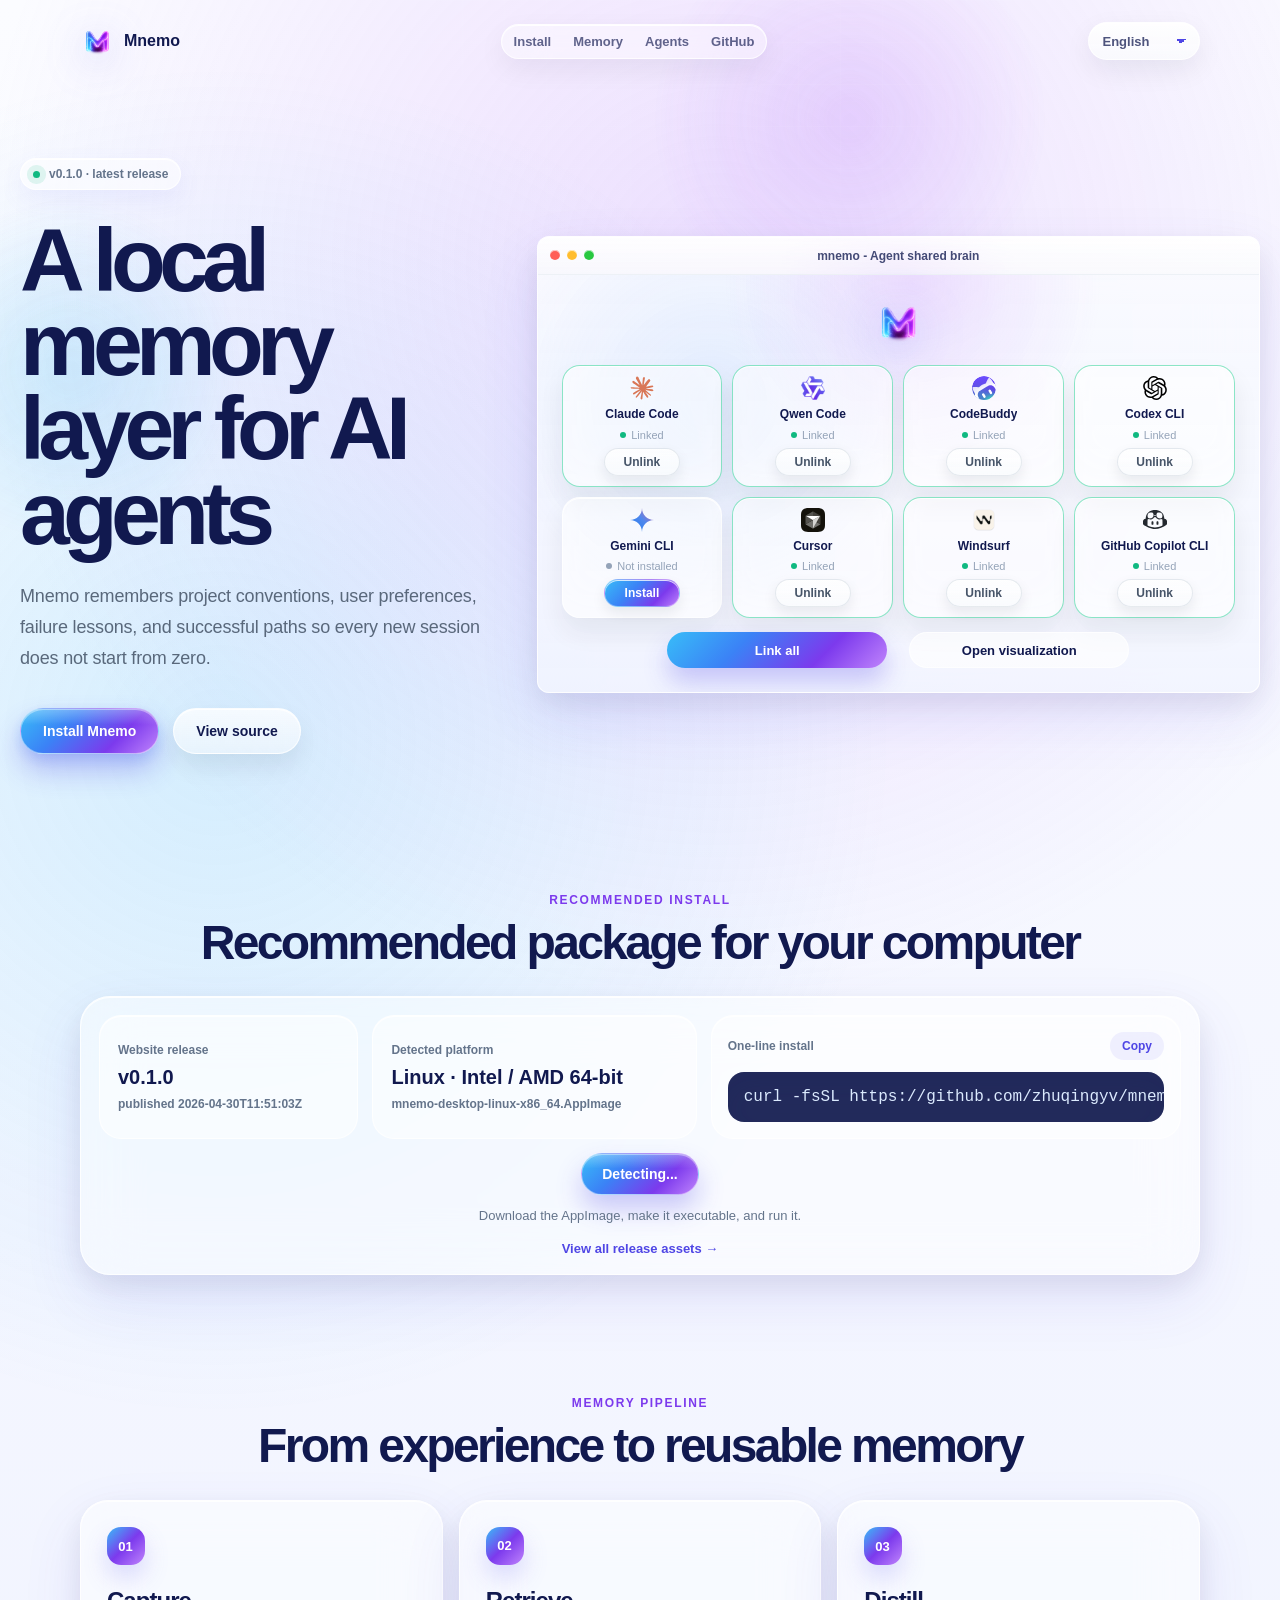
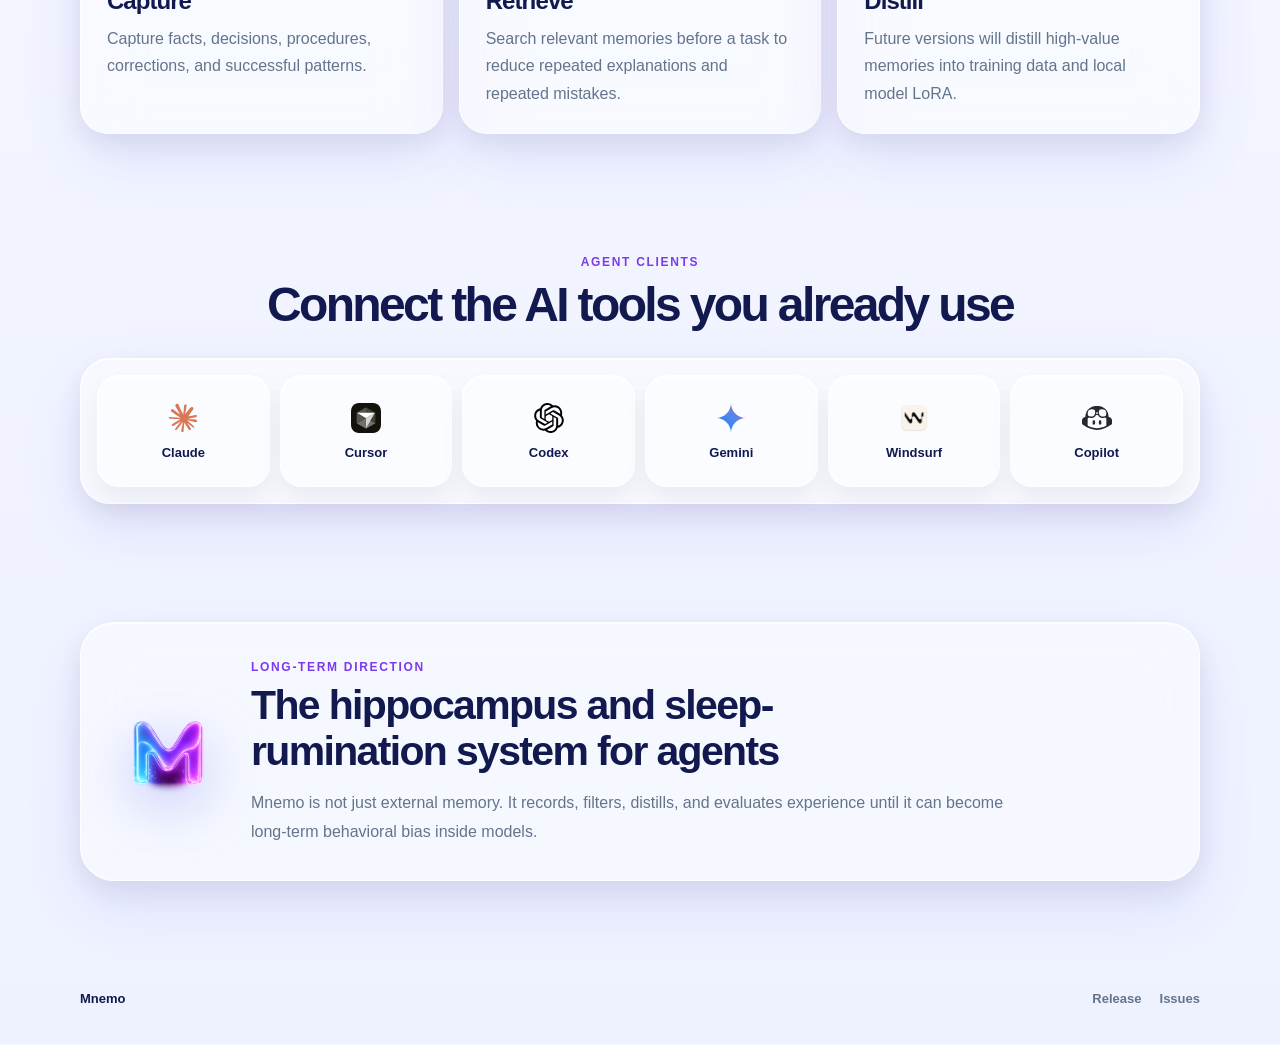
==== commit c672a79a: "fix website installer downloads" ====
--- a/docs/website/index.html
+++ b/docs/website/index.html
@@ -141,6 +141,7 @@
             <pre><code id="install-command">检测中...</code></pre>
           </div>
           <a id="direct-download" class="download-button" href="https://github.com/zhuqingyv/mnemo/releases/latest" target="_blank" rel="noreferrer" data-i18n="directDownload">直接下载安装包</a>
+          <p id="install-note" class="install-note">macOS 如提示无法验证开发者，请右键点击应用选择“打开”，或在系统设置的“隐私与安全性”中允许打开。</p>
           <a class="all-assets" href="https://github.com/zhuqingyv/mnemo/releases/latest" target="_blank" rel="noreferrer" data-i18n="viewAllAssets">查看所有安装包 →</a>
         </div>
       </section>
--- a/docs/website/assets/css/style.css
+++ b/docs/website/assets/css/style.css
@@ -617,6 +617,17 @@
   box-shadow: 0 1px 0 rgba(255, 255, 255, 0.4) inset, 0 14px 26px rgba(79, 70, 229, 0.28);
 }
 
+.install-note {
+  grid-column: 1 / -1;
+  justify-self: center;
+  max-width: 760px;
+  margin: -4px 0 0;
+  color: var(--muted);
+  font-size: 13px;
+  line-height: 1.7;
+  text-align: center;
+}
+
 .all-assets {
   color: #4f46e5;
   font-size: 13px;
